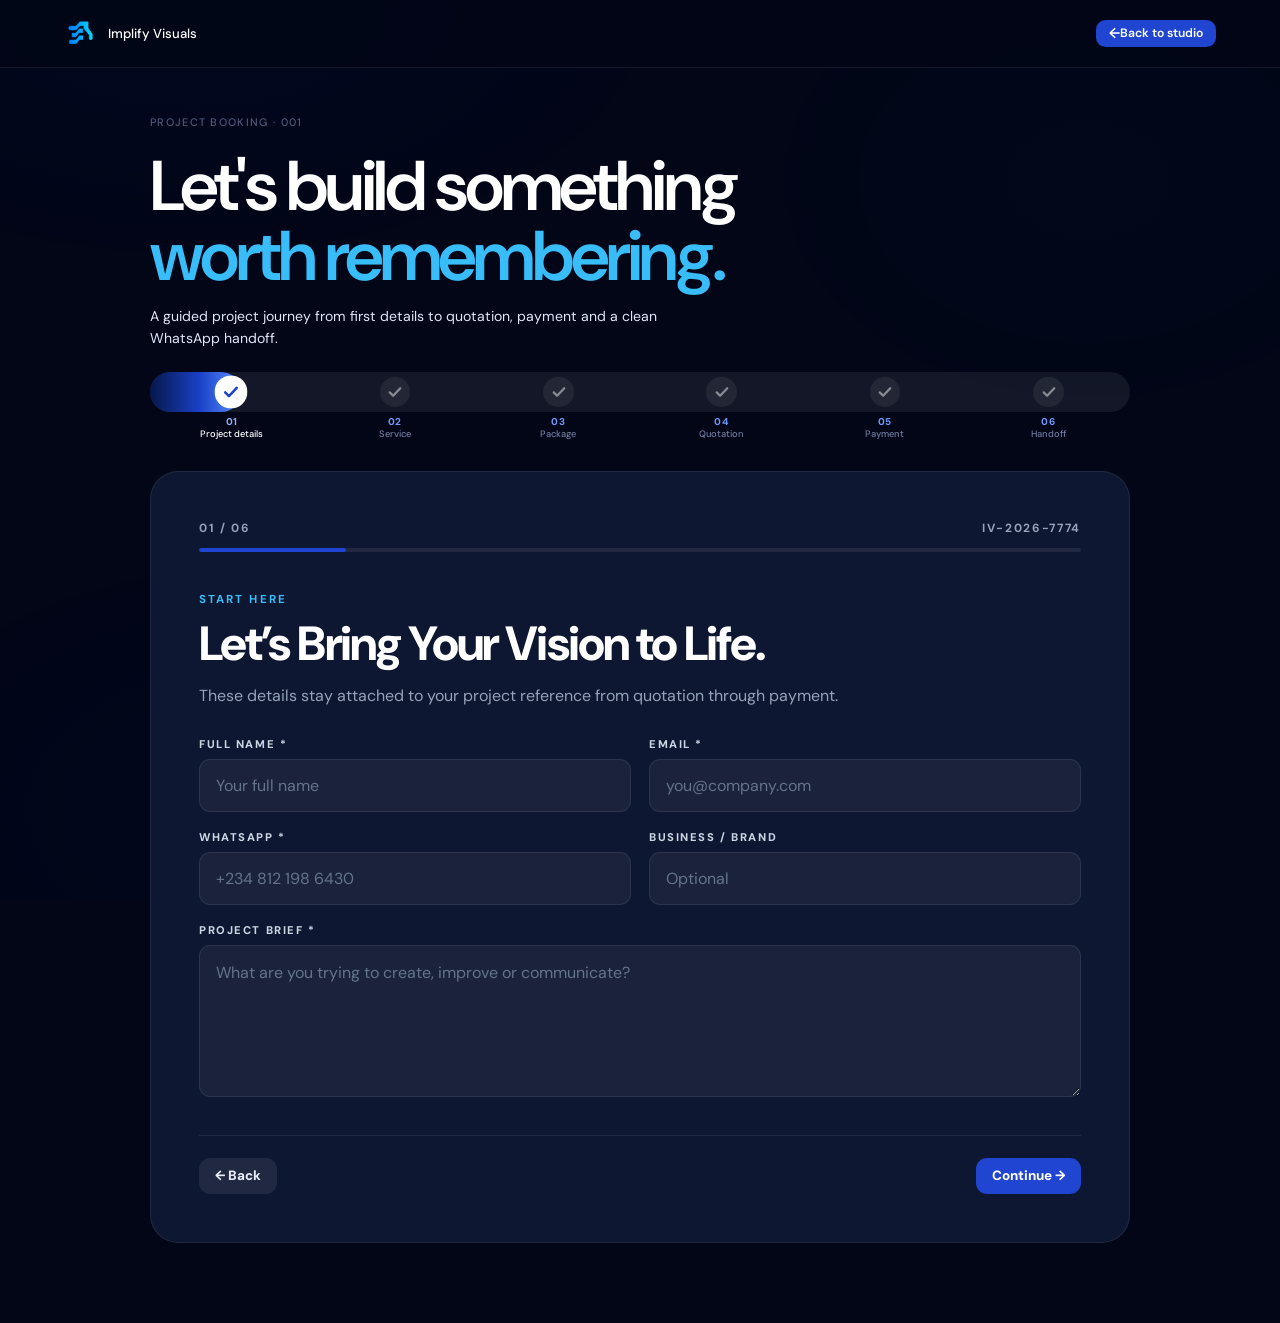
==== booking.html @ c565e14f "Add files via upload" ====
<!DOCTYPE html>
<html lang="en">
<head>
  <meta charset="UTF-8">
  <meta name="viewport" content="width=device-width, initial-scale=1.0">
<script>(function(){var d=document.documentElement;function n(){try{var s=Math.min(screen.width,screen.height),p=matchMedia("(orientation: portrait)").matches;d.style.setProperty("--vh",(innerHeight/100)+"px");if(s<=600&&p){d.style.setProperty("--hair",(1.05/(devicePixelRatio||1))+"px")}else{d.style.removeProperty("--hair")}}catch(e){}}n();addEventListener("resize",n);addEventListener("orientationchange",n)})();</script>
  <meta name="theme-color" content="#03050a">
  <title>Book a Project | Implify Visuals</title>
  <link rel="icon" type="image/png" sizes="any" href="images/favicon.png?v=3">
    <link rel="shortcut icon" href="images/favicon.png?v=3">
    <link rel="apple-touch-icon" href="images/favicon.png?v=3">
    <script>
    /* Favicon auto-refresh: replace images/favicon.png (same name) and it updates within minutes. */
    (function(){var v=Math.floor(Date.now()/600000);document.querySelectorAll('link[rel*="icon"]').forEach(function(l){l.href='images/favicon.png?v='+v})})();
    </script>
  <link rel="preconnect" href="https://fonts.googleapis.com">
  <link rel="preconnect" href="https://fonts.gstatic.com" crossorigin>
  <link href="https://fonts.googleapis.com/css2?family=Anton&family=Inter+Tight:wght@300;400;500;600;700&family=DM+Sans:opsz,wght@9..40,300;9..40,400;9..40,500;9..40,600;9..40,700&display=swap" rel="stylesheet">
  <link rel="stylesheet" href="booking.css?v=37">
<link rel="stylesheet" href="cursor.css?v=20">
<link rel="stylesheet" href="calm.css?v=14">
</head>
<body>
  <div class="booking-orbit orbit-a"></div>
  <div class="booking-orbit orbit-b"></div>

  <header class="booking-nav">
    <a class="booking-brand" href="index.html" aria-label="Back to Implify Visuals home">
      <img src="images/logo.png" alt="" width="38" height="38">
      <span>Implify Visuals</span>
    </a>
    <a class="back-link" href="index.html" aria-label="Back to studio"><span class="bl-ic">←</span><span class="bl-tx"> Back to studio</span></a>
  </header>

  <main class="booking-shell">
    <aside class="journey-panel">
      <div class="eyebrow">PROJECT BOOKING · 001</div>
      <h1>Let's build something <span>worth remembering.</span></h1>
      <p class="journey-intro">A guided project journey from first details to quotation, payment and a clean WhatsApp handoff.</p>
      <div class="journey-steps" id="journeySteps">
        <div class="journey-step active"><i class="jn"></i><b>01</b><span>Project details</span></div>
        <div class="journey-step"><i class="jn"></i><b>02</b><span>Service</span></div>
        <div class="journey-step"><i class="jn"></i><b>03</b><span>Package</span></div>
        <div class="journey-step"><i class="jn"></i><b>04</b><span>Quotation</span></div>
        <div class="journey-step"><i class="jn"></i><b>05</b><span>Payment</span></div>
        <div class="journey-step"><i class="jn"></i><b>06</b><span>Handoff</span></div>
      </div>
      <div class="journey-note">
        <span class="note-dot"></span>
        <div><strong>Built for clarity.</strong><br>Nothing is marked paid until the payment route verifies it.</div>
      </div>
    </aside>

    <section class="booking-panel" aria-live="polite">
      <div class="topline"><span id="stepCounter">01 / 06</span><span id="projectRef">Draft reference</span></div>
      <div class="progress-track"><span id="progressBar"></span></div>

      <form id="bookingForm" novalidate>
        <section class="booking-step active" data-step="1">
          <div class="step-kicker">START HERE</div>
          <h2>Let’s Bring Your Vision to Life.</h2>
          <p class="step-copy">These details stay attached to your project reference from quotation through payment.</p>
          <div class="field-grid two">
            <label class="field"><span>FULL NAME *</span><input id="clientName" autocomplete="name" required placeholder="Your full name"></label>
            <label class="field"><span>EMAIL *</span><input id="clientEmail" type="email" autocomplete="email" required placeholder="you@company.com"></label>
          </div>
          <div class="field-grid two">
            <label class="field"><span>WHATSAPP *</span><input id="clientWhatsapp" type="tel" autocomplete="tel" required placeholder="+234 812 198 6430"></label>
            <label class="field"><span>BUSINESS / BRAND</span><input id="business" autocomplete="organization" placeholder="Optional"></label>
          </div>
          <label class="field"><span>PROJECT BRIEF *</span><textarea id="brief" rows="5" required placeholder="What are you trying to create, improve or communicate?"></textarea></label>
        </section>

        <section class="booking-step" data-step="2">
          <div class="step-kicker">CHOOSE THE WORK</div>
          <h2>What should Implify Visuals build?</h2>
          <p class="step-copy">Choose a defined service to receive the matching package options.</p>
          <div class="choice-list" id="serviceChoices">
            <button type="button" class="choice" data-service="Brand Identity Design"><span class="choice-index">01</span><span><strong>Brand Identity Design</strong><small>Build a distinct visual identity system.</small></span><i>→</i></button>
            <button type="button" class="choice" data-service="Motion Graphics"><span class="choice-index">02</span><span><strong>Motion Graphics</strong><small>Bring a product, story or brand to motion.</small></span><i>→</i></button>
            <button type="button" class="choice" data-service="Social Media Design"><span class="choice-index">03</span><span><strong>Social Media Design</strong><small>Create consistent social communication pieces.</small></span><i>→</i></button>
            <button type="button" class="choice" data-service="UI/UX Interface Design"><span class="choice-index">04</span><span><strong>UI/UX Interface Design</strong><small>Shape clear digital interface experiences.</small></span><i>→</i></button>
            <button type="button" class="choice" data-service="Church Flyer Design"><span class="choice-index">05</span><span><strong>Church Flyer Design</strong><small>Clear, striking flyers for church programs and events.</small></span><i>→</i></button>
            <button type="button" class="choice" data-service="Custom Project"><span class="choice-index">06</span><span><strong>Custom Project</strong><small>For a project that needs a tailored quotation.</small></span><i>→</i></button>
          </div>
        </section>

        <section class="booking-step" data-step="3">
          <div class="step-kicker">PACKAGE & SCOPE</div>
          <h2>Choose the scope that fits the project.</h2>
          <p class="step-copy" id="packageHint">Select a package below.</p>
          <div class="package-grid" id="packageChoices"></div>
          <div class="currency-row">
            <div><span class="mini-label">BILLING CURRENCY</span><p>NGN is automated through Paystack. USD uses fixed studio pricing.</p></div>
            <div class="currency-switch" role="group" aria-label="Currency">
              <button type="button" data-currency="NGN" class="currency active">₦ NGN</button>
              <button type="button" data-currency="USD" class="currency">$ USD</button>
              
            </div>
          </div>
          <div class="amount-confirm" id="amountConfirm" hidden>
            <div class="amount-confirm-head"><div><span class="mini-label">CONFIRM EXACT PROJECT AMOUNT</span><p>Type the exact amount shown for your selected package. This is a confirmation check, not an amount you can choose.</p></div><span class="amount-lock">REQUIRED</span></div>
            <label class="amount-field"><span>ENTER EXACT AMOUNT</span><div class="amount-input-wrap"><span id="amountPrefix">₦</span><input id="amountInput" inputmode="numeric" autocomplete="off" placeholder="0" aria-describedby="amountError"></div></label>
            <div class="amount-feedback" id="amountFeedback" aria-live="polite"></div>
          </div>
          <div class="custom-note" id="customNote" hidden>Custom projects are handled as a manual quotation. Continue to create the project brief; payment will not be initiated automatically.</div>
        </section>

        <section class="booking-step" data-step="4">
          <div class="step-kicker">PROJECT QUOTATION</div>
          <h2>Your project, clearly mapped.</h2>
          <p class="step-copy">Review the scope before continuing to payment.</p>
          <div class="quote-card" id="quoteCard"></div>
          <div class="quote-terms"><strong>Project terms</strong><span>Payment is required before project work begins. Turnaround starts after payment confirmation. Revisions remain within the agreed project scope.</span></div>
        </section>

        <section class="booking-step" data-step="5">
          <div class="step-kicker">PAYMENT</div>
          <h2 id="paymentTitle">Secure your project slot.</h2>
          <p class="step-copy" id="paymentCopy">Pay securely with Paystack. Your invoice is sent to your WhatsApp automatically.</p>
          <div class="payment-card" id="paymentCard"></div>
          <div class="payment-status" id="paymentStatus" hidden></div>
        </section>

        <section class="booking-step" data-step="6">
          <div class="step-kicker">HANDOFF</div>
          <h2>Everything is ready for the conversation.</h2>
          <p class="step-copy">Your project reference and booking details are prepared for WhatsApp. Review them before sending.</p>
          <div class="handoff-card" id="handoffCard"></div>
          <div class="handoff-actions">
            <button type="button" class="secondary-action" id="copyMessage">Copy message</button>
            <a class="primary-action" id="whatsappLink" href="#" target="_blank" rel="noopener">Open WhatsApp →</a>
          </div>
          <div class="invoice-card" id="invoiceCard"></div>
        </section>

        <div class="form-actions">
          <button type="button" class="secondary-action" id="backBtn" hidden>← Back</button>
          <button type="button" class="primary-action" id="nextBtn">Continue →</button>
        </div>
      </form>
    </section>
  </main>


  <div class="invoice-modal" id="invoiceModal" hidden aria-hidden="true">
    <div class="invoice-backdrop" data-close-invoice></div>
    <section class="invoice-document" role="dialog" aria-modal="true" aria-labelledby="invoiceTitle">
      <button class="invoice-close" type="button" id="closeInvoice" aria-label="Close invoice">×</button>
      <div class="inv-doc"><div class="inv-white">
      <header class="inv-top">
        <div class="inv-logo"><img src="images/logo.png" alt="Implify Visuals"><strong>Implify Visuals</strong></div>
        <div class="inv-blue"><div class="inv-meta"><span class="inv-ref" id="invoiceRef"></span><div class="inv-dates"><span>ISSUED:<b id="invoiceDate"></b></span><span>DUE:<b id="invoiceDue"></b></span></div></div><strong id="invoiceTitle">INVOICE</strong></div>
      </header>
      <div class="invoice-client-block"><span>INVOICE TO:</span><strong id="invoiceClient"></strong><small id="invoiceContact"></small></div>
      <div class="invoice-table-wrap"><table class="invoice-document-table"><thead><tr><th>Description</th><th>Package</th><th>Qty</th><th>Price</th><th>Subtotal</th></tr></thead><tbody id="invoiceLines"></tbody></table></div>
      <div class="invoice-bottom"><div class="invoice-notes"><span>PROJECT NOTES</span><p id="invoiceNotes"></p></div></div>
      <div class="inv-band first"><span>SUBTOTAL:</span><span id="invoiceSubtotal"></span></div>
      <div class="inv-band light"><span>DISCOUNT:</span><span>—</span></div>
      <div class="inv-band"><span id="invoiceStatusLabel">TOTAL DUE:</span><span id="invoiceTotal"></span></div>
      <footer class="invoice-doc-footer"><div class="inv-pill">Payment is required before project work begins.<b id="invoiceCurrencyNote"></b></div><div class="inv-sign"><i>Authorized Signed</i></div></footer>
      </div></div>
      <div class="invoice-modal-actions"><button type="button" class="secondary-action" id="printInvoiceModal">Download / Save PDF</button><button type="button" class="primary-action" id="shareInvoiceModal">Share Invoice</button></div>
    </section>
  </div>

  <div class="toast" id="toast" role="status"></div>
  <script src="booking.js?v=25" defer></script>
<script src="cursor.js?v=20" defer></script>
<script>(function(){function m(){try{var d=document.documentElement;if(!matchMedia("(max-width: 600px)").matches){d.style.removeProperty("--tf");return}var box=document.createElement("div");box.style.cssText="position:static;height:0;overflow:hidden;opacity:0;pointer-events:none;width:300px;line-height:1;font-family:Arial,Helvetica,sans-serif";box.innerHTML='<p style="margin:0;font-size:100px">The quick brown fox jumps over the lazy dog and keeps running across the open field while the sun goes down behind the hills and the evening grows quiet <span>mmmmmmmmmm</span> and more words follow so this block is long enough to count</p>';document.body.insertBefore(box,document.body.firstChild);var sp=box.querySelector("span"),comp=parseFloat(getComputedStyle(sp).fontSize),w=sp.getBoundingClientRect().width;var c=document.createElement("canvas").getContext("2d");c.font="100px Arial, Helvetica, sans-serif";var r=c.measureText("mmmmmmmmmm").width;document.body.removeChild(box);var f=Math.max(comp/100,r>0?w/r:1);d.setAttribute("data-f",f.toFixed(3));var ua=navigator.userAgent,inApp=/Instagram|FBAN|FBAV|FB_IAB|Line\/|Twitter|Snapchat|MicroMessenger|TikTok|; wv\)/i.test(ua),cr=/Chrome\/\d/.test(ua)&&!inApp&&/Mobile|Android/.test(ua);d.classList.toggle("is-chrome",cr);if(f>1.04&&f<1.8){d.style.setProperty("--tf",(1/f).toFixed(4))}else if(cr){d.style.setProperty("--tf","0.9")}else{d.style.removeProperty("--tf")}}catch(x){}}function go(){m();setTimeout(m,800);setTimeout(m,2500)}if(document.readyState==="loading")addEventListener("DOMContentLoaded",go);else go();addEventListener("load",go);addEventListener("orientationchange",function(){setTimeout(m,400)})})();</script>
</body>
</html>
---- booking.css ----
/* ===== Implify Visuals · Booking (v17) — cobalt, flat, premium ===== */
:root{--bg:#020617;--cobalt:#0055ff;--cobalt-2:#0a3cff;--sky:#38bdf8;--line:rgba(96,165,250,.16);--muted:#94a3b8;--text:#fff;--card:rgba(15,23,42,.62)}
*{box-sizing:border-box}html{scroll-behavior:smooth;-webkit-text-size-adjust:100%}
body{margin:0;min-height:calc(100 * var(--vh,1vh));color:var(--text);overflow-x:hidden;font-family:"DM Sans",system-ui,sans-serif;background:var(--bg)}
body::before{content:"";position:fixed;inset:0;z-index:-1;pointer-events:none;background:radial-gradient(ellipse 56.25rem 31.25rem at 15% 0%,rgba(31,63,214,.28),transparent 55%),radial-gradient(ellipse 43.75rem 31.25rem at 85% 20%,rgba(63,208,255,.10),transparent 55%),radial-gradient(ellipse 50rem 31.25rem at 20% 90%,rgba(31,63,214,.18),transparent 55%)}
.booking-orbit{display:none!important}
button,input,textarea{font-family:inherit}

/* top bar */
.booking-nav{height:4.25rem;display:flex;align-items:center;justify-content:space-between;padding:0 clamp(1.125rem,calc(5 * var(--vw,1vw)),4.5rem);background:rgba(2,6,23,.85);border-bottom:var(--hair,1px) solid var(--line);position:sticky;top:0;z-index:10;-webkit-backdrop-filter:blur(0.75rem);backdrop-filter:blur(0.75rem)}
.booking-brand{display:flex;align-items:center;gap:0.625rem;color:#fff;text-decoration:none;font-weight:700;font-size:calc((1.02rem) * var(--tf,1))}
.booking-brand img{width:2.25rem;height:2.25rem;object-fit:contain}
.back-link{color:#fff;text-decoration:none;font-size:calc((.82rem) * var(--tf,1));font-weight:700;padding:0.5625rem 1rem;border-radius:62.4375rem;background:var(--cobalt)}

/* layout: hero header on top, one clean panel below */
.booking-shell{width:min(61.25rem,92%);margin:2.125rem auto 5rem;display:flex;flex-direction:column;gap:1.375rem}
.journey-panel{position:relative;padding:0.5rem 0 0;background:none;border:0;box-shadow:none;overflow:visible}
.journey-panel:after{display:none}
.eyebrow,.step-kicker,.mini-label{font-size:calc((.72rem) * var(--tf,1));letter-spacing:.2em;color:var(--sky);font-weight:800}
.journey-panel .eyebrow{display:inline-block;padding:0.5rem 1rem;border-radius:62.4375rem;background:var(--cobalt);color:#fff}
.journey-panel h1{margin:1.25rem 0 0.875rem;font-size:calc((clamp(2.4rem,calc(7 * var(--vw,1vw)),4.4rem)) * var(--tf,1));line-height:1;font-weight:800;letter-spacing:-.045em;color:#fff}
.journey-panel h1 span{display:block;color:var(--sky);background:none;-webkit-text-fill-color:currentColor}
.journey-intro{color:var(--muted);line-height:1.7;font-size:calc((1rem) * var(--tf,1));max-width:35rem;margin:0}
.journey-steps{display:grid;grid-template-columns:repeat(6,1fr);gap:0.5rem;margin:1.75rem 0 0}
.journey-step{display:flex;flex-direction:column;gap:0.25rem;padding:0.75rem 0.75rem;border:var(--hair,1px) solid var(--line);border-radius:1rem;background:var(--card);color:#64748b;font-size:calc((.76rem) * var(--tf,1));font-weight:600;transition:.25s}
.journey-step b{font-size:calc((.78rem) * var(--tf,1));letter-spacing:.06em;color:#64748b;font-weight:800}
.journey-step.active{background:var(--cobalt);border-color:var(--cobalt);color:#fff}
.journey-step.active b{color:#fff}
.journey-note{display:none}

.booking-panel{padding:clamp(1.375rem,calc(4 * var(--vw,1vw)),3rem);border-radius:1.75rem;border:var(--hair,1px) solid var(--line);background:var(--card);box-shadow:none}
.topline{display:flex;justify-content:space-between;color:var(--muted);font-size:calc((.74rem) * var(--tf,1));letter-spacing:.14em;text-transform:uppercase;font-weight:700;margin-bottom:0.75rem}
.progress-track{height:0.375rem;border-radius:6.1875rem;background:rgba(96,165,250,.14);margin-bottom:2.5rem;overflow:hidden}
.progress-track span{display:block;height:100%;width:16.666%;background:var(--cobalt);border-radius:6.1875rem;transition:.35s}
.booking-step{display:none;animation:stepIn .35s ease}.booking-step.active{display:block}
@keyframes stepIn{from{opacity:0;transform:translateY(0.5625rem)}to{opacity:1;transform:none}}
.booking-step h2{font-size:calc((clamp(1.9rem,calc(4.6 * var(--vw,1vw)),3rem)) * var(--tf,1));line-height:1.05;font-weight:800;letter-spacing:-.04em;max-width:48.75rem;margin:0.75rem 0 0.75rem;color:#fff}
.step-copy{max-width:40rem;color:var(--muted);line-height:1.7;margin:0 0 1.75rem;font-size:calc((1rem) * var(--tf,1))}

/* fields */
.field-grid{display:grid;gap:0.875rem;margin-bottom:0.875rem}.field-grid.two{grid-template-columns:1fr 1fr}
.field{display:flex;flex-direction:column;gap:0.5rem}
.field span{font-size:calc((.7rem) * var(--tf,1));letter-spacing:.14em;color:#cbd5e1;font-weight:800}
.field input,.field textarea{width:100%;border:var(--hair,1px) solid var(--line);background:rgba(2,6,23,.6);color:#fff;border-radius:0.875rem;padding:0.9375rem 1rem;font-size:calc((1rem) * var(--tf,1));outline:none;resize:vertical;transition:.2s}
.field input:focus,.field textarea:focus{border-color:var(--cobalt);box-shadow:0 0 0 0.1875rem rgba(0,85,255,.25)}
.field input::placeholder,.field textarea::placeholder{color:#64748b}

/* service choices */
.choice-list{display:grid;gap:0.625rem}
.choice{appearance:none;border:var(--hair,1px) solid var(--line);border-radius:1.125rem;background:rgba(2,6,23,.5);color:#fff;text-align:left;padding:1.125rem;display:grid;grid-template-columns:2.875rem 1fr 1.5rem;align-items:center;gap:0.75rem;cursor:pointer;transition:.2s}
.choice:hover{border-color:var(--cobalt)}
.choice.selected{background:var(--cobalt);border-color:var(--cobalt)}
.choice-index{color:var(--sky);font-size:calc((.8rem) * var(--tf,1));font-weight:800;letter-spacing:.08em}
.choice.selected .choice-index,.choice.selected small,.choice.selected i{color:#fff}
.choice strong{display:block;font-size:calc((1.08rem) * var(--tf,1));font-weight:700}
.choice small{display:block;color:var(--muted);margin-top:0.25rem;font-size:calc((.84rem) * var(--tf,1))}
.choice i{font-style:normal;color:var(--sky);font-weight:800}

/* packages */
.package-grid{display:grid;grid-template-columns:repeat(3,1fr);gap:0.75rem}
.package{padding:1.375rem;border:var(--hair,1px) solid var(--line);background:rgba(2,6,23,.5);border-radius:1.25rem;color:#fff;text-align:left;cursor:pointer;min-height:10.625rem;transition:.2s}
.package:hover{border-color:var(--cobalt)}
.package.selected{background:var(--cobalt);border-color:var(--cobalt)}
.package .package-name{font-size:calc((1.08rem) * var(--tf,1));font-weight:800}
.package .package-price{font-size:calc((1.65rem) * var(--tf,1));font-weight:800;margin-top:1.75rem;letter-spacing:-.02em}
.package small{color:var(--muted);display:block;margin-top:0.4375rem;line-height:1.5;font-size:calc((.84rem) * var(--tf,1))}
.package.selected small{color:#e0eaff}
.currency-row{margin-top:1.75rem;padding-top:1.5rem;border-top:var(--hair,1px) solid var(--line);display:flex;align-items:center;justify-content:space-between;gap:1.25rem}
.currency-row p{margin:0.375rem 0 0;color:var(--muted);font-size:calc((.84rem) * var(--tf,1));line-height:1.5}
.currency-switch{display:flex;gap:0.25rem;background:rgba(2,6,23,.7);padding:0.25rem;border:var(--hair,1px) solid var(--line);border-radius:62.4375rem}
.currency{border:0;background:transparent;color:#cbd5e1;padding:0.625rem 1.125rem;border-radius:62.4375rem;cursor:pointer;font-weight:800;font-size:calc((.85rem) * var(--tf,1))}
.currency.active{background:var(--cobalt);color:#fff}
.amount-confirm{margin-top:1.25rem;padding:1.25rem;border:var(--hair,1px) solid var(--line);background:rgba(2,6,23,.5);border-radius:1.125rem}
.amount-confirm-head{display:flex;justify-content:space-between;gap:1.125rem;align-items:flex-start}
.amount-confirm-head p{margin:0.375rem 0 0;color:var(--muted);font-size:calc((.82rem) * var(--tf,1));line-height:1.6;max-width:38.75rem}
.amount-lock{font-size:calc((.66rem) * var(--tf,1));letter-spacing:.12em;color:#fff;background:var(--cobalt);padding:0.3125rem 0.625rem;border-radius:62.4375rem;white-space:nowrap;font-weight:800}
.amount-field{display:block;margin-top:1.125rem}
.amount-field>span{display:block;font-size:calc((.68rem) * var(--tf,1));letter-spacing:.12em;color:#cbd5e1;font-weight:800;margin-bottom:0.5rem}
.amount-input-wrap{display:flex;align-items:center;border:var(--hair,1px) solid var(--line);background:rgba(2,6,23,.7);border-radius:0.875rem;overflow:hidden;transition:.2s}
.amount-input-wrap>span{padding-left:1rem;color:#cbd5e1;font-weight:800}
.amount-input-wrap input{width:100%;border:0;background:transparent;color:#fff;padding:0.9375rem 0.875rem;font-size:calc((1.05rem) * var(--tf,1));font-weight:700;outline:0}
.amount-input-wrap:focus-within{border-color:var(--cobalt);box-shadow:0 0 0 0.1875rem rgba(0,85,255,.25)}
.amount-input-wrap input.invalid{color:#ff8b8b}
.amount-input-wrap:has(input.invalid){border-color:rgba(255,76,76,.75)}
.amount-input-wrap:has(input.valid){border-color:rgba(55,220,164,.7)}
.amount-feedback{margin-top:0.5625rem;font-size:calc((.8rem) * var(--tf,1));line-height:1.5}.amount-feedback.error{color:#ff8b8b}.amount-feedback.success{color:#67e0b2}
.custom-note{margin-top:1rem;padding:0.875rem 1rem;border-radius:0.875rem;background:rgba(0,85,255,.16);color:#dbeafe;font-size:calc((.86rem) * var(--tf,1));line-height:1.6}

/* quotation (page 4) */
.quote-card,.payment-card,.handoff-card,.invoice-card{border:var(--hair,1px) solid var(--line);background:rgba(2,6,23,.5);border-radius:1.375rem}
.quote-card{padding:0;overflow:hidden}
.quote-head{display:flex;justify-content:space-between;align-items:center;gap:1rem;padding:1.375rem 1.5rem;background:var(--cobalt)}
.quote-head .eyebrow{display:block;color:#dbeafe;padding:0;background:none;letter-spacing:.2em}
.quote-head strong{display:block;margin-top:0.375rem;font-size:calc((1.25rem) * var(--tf,1));font-weight:800;color:#fff;letter-spacing:-.01em}
.quote-ref{background:#fff;color:#0b1020;font-weight:800;font-size:calc((.78rem) * var(--tf,1));padding:0.5rem 0.875rem;border-radius:62.4375rem;white-space:nowrap}
.quote-client{display:grid;grid-template-columns:1fr 1fr;gap:1.25rem;padding:1.5rem;border-bottom:var(--hair,1px) solid var(--line)}
.quote-client>div{display:flex;flex-direction:column;gap:0.375rem;min-width:0}
.quote-client span{font-size:calc((.68rem) * var(--tf,1));letter-spacing:.16em;font-weight:800;color:var(--sky)}
.quote-client strong{font-size:calc((1.2rem) * var(--tf,1));font-weight:800;color:#fff;line-height:1.25}
.quote-client small{font-size:calc((.86rem) * var(--tf,1));color:var(--muted);line-height:1.5;word-break:break-word}
.quote-table{width:100%;border-collapse:collapse;table-layout:fixed}
.quote-table th,.quote-table td{text-align:left;padding:1rem 1.5rem;font-size:calc((.92rem) * var(--tf,1));color:#fff;vertical-align:top}
.quote-table th{color:var(--sky);font-size:calc((.68rem) * var(--tf,1));letter-spacing:.14em;text-transform:uppercase;font-weight:800;border-bottom:var(--hair,1px) solid var(--line)}
.quote-table td{font-weight:600;border-bottom:var(--hair,1px) solid var(--line)}
.quote-table th:last-child,.quote-table td:last-child,.quote-table th:nth-child(4),.quote-table td:nth-child(4){text-align:right}
.quote-table th:nth-child(3),.quote-table td:nth-child(3){text-align:center;width:3.25rem}
.quote-total{display:flex;justify-content:space-between;align-items:center;padding:1.375rem 1.5rem;gap:1.25rem}
.quote-total span{color:var(--muted);font-weight:800;letter-spacing:.14em;font-size:calc((.76rem) * var(--tf,1));text-transform:uppercase}
.quote-total strong{font-size:calc((clamp(1.8rem,calc(6 * var(--vw,1vw)),2.4rem)) * var(--tf,1));font-weight:800;letter-spacing:-.03em;color:#fff}
.quote-terms{display:grid;gap:0.375rem;margin-top:1rem;padding:1rem 1.125rem;border-radius:1rem;background:rgba(0,85,255,.12);color:#cbd5e1;font-size:calc((.84rem) * var(--tf,1));line-height:1.65}
.quote-terms strong{color:#fff;font-weight:800}

/* payment + handoff */
.payment-card{padding:1.375rem;display:grid;gap:0.875rem}
.payment-method{display:flex;justify-content:space-between;align-items:center;gap:0.875rem;padding:1rem;border:var(--hair,1px) solid var(--line);border-radius:1rem;background:rgba(2,6,23,.5)}
.payment-method strong{font-size:calc((1rem) * var(--tf,1));font-weight:800;display:block;color:#fff}
.payment-method div span{display:block;color:var(--muted);font-size:calc((.82rem) * var(--tf,1));line-height:1.5;margin-top:0.25rem}
.payment-method>span{color:#fff;background:var(--cobalt);padding:0.375rem 0.75rem;border-radius:62.4375rem;font-size:calc((.66rem) * var(--tf,1));letter-spacing:.14em;font-weight:800}
.payment-status{margin-top:0.875rem;padding:0.9375rem 1rem;border-radius:0.875rem;background:rgba(0,85,255,.16);color:#dbeafe;font-size:calc((.86rem) * var(--tf,1));line-height:1.6}
.handoff-card{padding:1.375rem;line-height:1.8;color:#e2e8f0;font-size:calc((.9rem) * var(--tf,1));white-space:pre-wrap}
.handoff-actions{display:flex;gap:0.625rem;margin-top:0.875rem;flex-wrap:wrap}
.primary-action,.secondary-action{border:0;border-radius:62.4375rem;padding:0.875rem 1.375rem;font-weight:800;font-size:calc((.9rem) * var(--tf,1));cursor:pointer;text-decoration:none;display:inline-block;text-align:center}
.primary-action{background:var(--cobalt);color:#fff}
.primary-action:hover{background:#1a66ff}
.primary-action:disabled{opacity:.6}
.secondary-action{background:transparent;border:calc(1.5 * var(--hair,1px)) solid var(--cobalt);color:#fff}
.secondary-action:hover{background:rgba(0,85,255,.18)}
.invoice-card{margin-top:1rem;padding:1.375rem}
.invoice-head{display:flex;justify-content:space-between;gap:0.9375rem;border-bottom:var(--hair,1px) solid var(--line);padding-bottom:1rem}
.invoice-head h3{font-size:calc((1.2rem) * var(--tf,1));font-weight:800;margin:0}
.invoice-head span{font-size:calc((.7rem) * var(--tf,1));color:var(--sky);letter-spacing:.12em;font-weight:800}
.invoice-row{display:flex;justify-content:space-between;gap:0.875rem;padding:0.6875rem 0;border-bottom:var(--hair,1px) solid var(--line);font-size:calc((.88rem) * var(--tf,1))}
.invoice-row span:first-child{color:var(--muted)}.invoice-row strong{text-align:right}
.invoice-total{display:flex;justify-content:space-between;padding-top:1rem;font-weight:800;font-size:calc((1.1rem) * var(--tf,1))}
.invoice-actions{display:flex;gap:0.5rem;margin-top:1rem;flex-wrap:wrap}
.invoice-actions .secondary-action{flex:1;padding:0.75rem 0.875rem;font-size:calc((.82rem) * var(--tf,1))}
.form-actions{display:flex;justify-content:space-between;gap:0.625rem;margin-top:2.375rem;padding-top:1.375rem;border-top:var(--hair,1px) solid var(--line)}
.form-actions #nextBtn{margin-left:auto}
.toast{position:fixed;right:1.25rem;bottom:1.25rem;max-width:23.75rem;padding:0.8125rem 1rem;background:var(--cobalt);color:#fff;font-weight:700;border-radius:0.875rem;opacity:0;transform:translateY(0.75rem);pointer-events:none;transition:.25s;z-index:300;font-size:calc((.85rem) * var(--tf,1))}
.toast.show{opacity:1;transform:none}

@media(max-width:800px){.journey-steps{grid-template-columns:repeat(3,1fr)}}
@media(max-width:650px){
 .booking-shell{width:94%;margin:1.375rem auto 2.5rem}
 .booking-panel{border-radius:1.375rem;padding:1.375rem 1.125rem}
 .field-grid.two,.package-grid,.quote-client{grid-template-columns:1fr}
 .currency-row{align-items:flex-start;flex-direction:column}.currency-switch{width:100%}.currency{flex:1}
 .quote-head{flex-direction:column;align-items:flex-start}
 .quote-table th:nth-child(2),.quote-table td:nth-child(2),.quote-table th:nth-child(4),.quote-table td:nth-child(4){display:none}
 .quote-table th,.quote-table td{padding:0.875rem 1rem}
 .quote-client,.quote-total,.quote-head{padding-left:1.125rem;padding-right:1.125rem}
 .primary-action,.secondary-action{flex:1}
 .booking-step h2{font-size:calc((2rem) * var(--tf,1))}
}
@media(prefers-reduced-motion:reduce){*{scroll-behavior:auto!important;animation:none!important;transition:none!important}}
body.modal-open{overflow:hidden}
.invoice-modal{position:fixed;inset:0;z-index:100;background:rgba(2,6,23,.88);display:block;padding:4.75rem 0.875rem 1.875rem;overflow:auto}
.invoice-modal[hidden]{display:none}
.invoice-backdrop{position:fixed;inset:0;-webkit-backdrop-filter:blur(0.75rem);backdrop-filter:blur(0.75rem)}
.invoice-document{position:relative;margin:0 auto;z-index:1}
/* ===== v15 INVOICE: exact A4 poster layout, scales with screen ===== */
.invoice-document{width:min(49.625rem,100%)!important;max-height:none!important;padding:0!important;background:transparent!important;border-radius:0!important;box-shadow:none!important;overflow:visible!important}
.invoice-modal{align-items:start;overflow:auto}
.invoice-accent{display:none}
.invoice-close{position:absolute;right:0.5rem;top:-2.75rem;background:#fff;z-index:5}
.inv-doc{container-type:inline-size;width:100%;aspect-ratio:1623/2296;background:#005fff;position:relative;overflow:hidden;color:#000;font-family:"DM Sans",sans-serif}
.inv-white{position:absolute;left:calc(5.4 * var(--u,0.4375rem));right:calc(5.4 * var(--u,0.4375rem));top:calc(7.3 * var(--u,0.4375rem));bottom:calc(6.2 * var(--u,0.4375rem));background:#fff;display:flex;flex-direction:column}
.inv-top{display:grid;grid-template-columns:31% 1fr;height:calc(26.6 * var(--u,0.4375rem));margin-right:calc(-5.4 * var(--u,0.4375rem))}
.inv-logo{display:flex;flex-direction:column;align-items:center;justify-content:center;gap:calc(1.6 * var(--u,0.4375rem))}
.inv-logo img{width:calc(13 * var(--u,0.4375rem));height:calc(13 * var(--u,0.4375rem));object-fit:contain;background:none!important;border:0;border-radius:0}
.inv-logo strong{font:500 calc(2.2 * var(--u,0.4375rem)) "DM Sans",sans-serif}
.inv-blue{background:#005fff;border-bottom-left-radius:calc(9 * var(--u,0.4375rem));padding:calc(1.2 * var(--u,0.4375rem)) calc(6 * var(--u,0.4375rem)) 0 calc(4 * var(--u,0.4375rem));color:#fff;position:relative;left:0;margin-top:calc(-7.3 * var(--u,0.4375rem));padding-top:calc(3 * var(--u,0.4375rem))}
.inv-meta{display:flex;align-items:center;gap:calc(4 * var(--u,0.4375rem));margin-top:calc(.4 * var(--u,0.4375rem))}
.inv-ref{background:#fff;color:#111;font:700 calc(3.6 * var(--u,0.4375rem)) "DM Sans",sans-serif;padding:calc(1.6 * var(--u,0.4375rem)) calc(3.2 * var(--u,0.4375rem));border-radius:calc(2.2 * var(--u,0.4375rem));white-space:nowrap}
.inv-dates span{display:block;font-size:calc((calc(1.9 * var(--u,0.4375rem))) * var(--tf,1));line-height:1.6;color:#fff}
.inv-dates b{font-weight:500;margin-left:calc(1.2 * var(--u,0.4375rem))}
#invoiceTitle{display:block;margin-top:calc(2 * var(--u,0.4375rem));font:800 calc(11.5 * var(--u,0.4375rem))/1 "DM Sans",sans-serif;letter-spacing:-.02em;text-align:left;background:linear-gradient(#fff,#bfc4cc);-webkit-background-clip:text;background-clip:text;color:transparent}
.invoice-client-block{padding:calc(3.5 * var(--u,0.4375rem)) calc(3.6 * var(--u,0.4375rem)) 0!important}
.invoice-client-block span{font:700 calc(2.4 * var(--u,0.4375rem)) "DM Sans",sans-serif!important;letter-spacing:0!important;color:#000!important}
.invoice-client-block strong{font:800 calc(5.6 * var(--u,0.4375rem))/1.1 "DM Sans",sans-serif!important;text-transform:uppercase;letter-spacing:-.02em;margin-top:calc(1 * var(--u,0.4375rem))!important;color:#000}
.invoice-client-block small{font-size:calc((calc(2 * var(--u,0.4375rem))) * var(--tf,1))!important;color:#111!important;margin-top:calc(1.4 * var(--u,0.4375rem))!important}
.invoice-table-wrap{padding:0 calc(3.5 * var(--u,0.4375rem));margin-top:calc(4.5 * var(--u,0.4375rem));overflow:visible}
.invoice-document-table{min-width:0!important;table-layout:fixed;width:100%}
.invoice-document-table th{background:#005fff!important;color:#fff;font:500 calc(2.3 * var(--u,0.4375rem)) "DM Sans",sans-serif;letter-spacing:0;text-transform:none;padding:calc(2.2 * var(--u,0.4375rem)) calc(1.6 * var(--u,0.4375rem));text-align:center}
.invoice-document-table th:first-child,.invoice-document-table td:first-child{text-align:left;width:32%}
.invoice-document-table td{font-size:calc((calc(2 * var(--u,0.4375rem))) * var(--tf,1));padding:calc(3 * var(--u,0.4375rem)) calc(1.6 * var(--u,0.4375rem));border:0;text-align:center;color:#111}
.invoice-document-table td:last-child{font-weight:700}
.invoice-bottom{display:block!important;border:0!important;padding:calc(2 * var(--u,0.4375rem)) calc(3.6 * var(--u,0.4375rem)) 0!important;border-bottom:calc(1 * var(--u,calc(7 * var(--hair,1px)))) solid #555!important;margin:0 calc(-0 * var(--u,0.4375rem));padding-bottom:calc(2 * var(--u,0.4375rem))!important}
.invoice-notes span{font:700 calc(1.7 * var(--u,0.4375rem)) "DM Sans",sans-serif!important;letter-spacing:.05em!important;color:#005fff!important}
.invoice-notes p{font-size:calc((calc(1.8 * var(--u,0.4375rem))) * var(--tf,1))!important;margin:calc(.6 * var(--u,0.4375rem)) 0 0!important;max-width:none!important;color:#333!important}
.invoice-totals{display:none}
.inv-band{display:flex;justify-content:space-between;align-items:center;padding:0 calc(5 * var(--u,0.4375rem)) 0 calc(3.6 * var(--u,0.4375rem));height:calc(7.1 * var(--u,0.4375rem));font:700 calc(2.7 * var(--u,0.4375rem)) "DM Sans",sans-serif;background:#005fff;color:#fff;margin:0 calc(-5.4 * var(--u,0.4375rem))}
.inv-band span:last-child{font-weight:500;font-size:calc((calc(2.3 * var(--u,0.4375rem))) * var(--tf,1))}
.inv-band.light{background:#fff;color:#000}
.inv-band.first{margin-top:auto}
.invoice-doc-footer{display:flex!important;align-items:center;gap:calc(3 * var(--u,0.4375rem));background:#fff;margin:0 calc(-5.4 * var(--u,0.4375rem));padding:calc(2 * var(--u,0.4375rem)) calc(4 * var(--u,0.4375rem))!important;height:calc(14 * var(--u,0.4375rem));flex-direction:row!important}
.inv-foot-logo{display:flex;align-items:center;gap:calc(1.4 * var(--u,0.4375rem));font:700 calc(2.4 * var(--u,0.4375rem)) "DM Sans",sans-serif;color:#000;min-width:calc(24 * var(--u,0.4375rem))}
.inv-foot-logo img{width:calc(7.5 * var(--u,0.4375rem));height:calc(7.5 * var(--u,0.4375rem));object-fit:contain}
.inv-pill{flex:1;background:#767676;color:#fff;border-radius:calc(3 * var(--u,0.4375rem));padding:calc(1.6 * var(--u,0.4375rem)) calc(2.6 * var(--u,0.4375rem));font:600 calc(1.8 * var(--u,0.4375rem))/1.4 "DM Sans",sans-serif;text-align:center}
.inv-pill b{display:block;font:800 calc(2.6 * var(--u,0.4375rem)) "DM Sans",sans-serif;margin-top:calc(.4 * var(--u,0.4375rem))}
.invoice-modal-actions{padding-top:0.875rem!important}
.invoice-modal-actions .secondary-action{background:#fff!important;color:#111!important}


/* ===== invoice fixes: visible close button, one-page A4 fill ===== */
.invoice-close{position:fixed!important;top:0.75rem!important;right:0.875rem!important;width:3rem!important;height:3rem!important;border-radius:50%!important;background:var(--cobalt)!important;color:#fff!important;font-size:calc((1.875rem) * var(--tf,1))!important;line-height:1;font-weight:400;display:grid;place-items:center;z-index:400!important;box-shadow:0 0.375rem 1.25rem rgba(0,0,0,.5);border:calc(2 * var(--hair,1px)) solid #fff!important;cursor:pointer}
.invoice-modal-actions{display:flex;gap:0.625rem;margin-top:1rem;flex-direction:column}
.invoice-modal-actions button{width:100%}
.invoice-modal-actions .secondary-action{background:#fff!important;color:#0b1020!important;border:0!important}
@media(min-width:700px){.invoice-modal-actions{flex-direction:row;justify-content:flex-end}.invoice-modal-actions button{width:auto}}

@page{size:auto;margin:6mm}
@media print{
 html,body{margin:0!important;padding:0!important;background:#005fff!important;height:auto!important;overflow:hidden!important;-webkit-print-color-adjust:exact;print-color-adjust:exact}
 body::before{display:none!important}
 body>*:not(#invoiceModal){display:none!important}
 #invoiceModal{position:static!important;display:block!important;padding:0!important;margin:0!important;background:none!important;overflow:visible!important}
 #invoiceModal[hidden]{display:none!important}
 .invoice-backdrop,.invoice-close,.invoice-modal-actions{display:none!important}
 .invoice-document{position:static!important;width:auto!important;margin:0!important;padding:0!important}
 .inv-doc{position:fixed!important;left:0;top:0;width:calc(100 * var(--vw,1vw))!important;height:calc(100 * var(--vh,1vh))!important;aspect-ratio:auto!important;margin:0!important;overflow:hidden!important;-webkit-print-color-adjust:exact;print-color-adjust:exact;break-inside:avoid;page-break-inside:avoid}
}

/* invoice text stacking + title fit */
.invoice-client-block{display:block}
.invoice-client-block span,.invoice-client-block strong,.invoice-client-block small{display:block!important}
#invoiceTitle{font-size:calc((calc(10 * var(--u,0.4375rem))) * var(--tf,1))!important}
.invoice-notes>span{display:block}

/* ===== v18 PRINT FIX: fixed physical size, fits ONE page on A4 or Letter ===== */
@media print{
 html,body{background:#fff!important;height:auto!important;min-height:0!important;overflow:visible!important}
 body.modal-open{overflow:visible!important}
 #invoiceModal{position:static!important;inset:auto!important;display:block!important;height:auto!important;padding:0!important;margin:0!important;overflow:visible!important;background:none!important}
 #invoiceModal .invoice-document{position:static!important;display:block!important;width:185mm!important;max-width:185mm!important;height:auto!important;margin:0 auto!important;padding:0!important;overflow:visible!important}
 #invoiceModal .inv-doc{position:relative!important;left:auto!important;top:auto!important;width:185mm!important;height:auto!important;aspect-ratio:1623/2296!important;margin:0 auto!important;overflow:hidden!important;break-inside:avoid!important;page-break-inside:avoid!important;page-break-after:avoid!important;break-after:avoid!important}
}

/* ===== v19 universal compatibility: no container-query dependence ===== */
html{-webkit-text-size-adjust:100%;text-size-adjust:100%}
.invoice-modal{top:0;left:0;right:0;bottom:0}
.invoice-backdrop{top:0;left:0;right:0;bottom:0}
.inv-doc{--u:calc(min(49.625rem,calc(100 * var(--vw,1vw)) - 1.75rem) / 100);font-family:"DM Sans",Arial,Helvetica,sans-serif}
@media print{#invoiceModal .inv-doc{--u:1.85mm!important;height:261.7mm!important}}

/* v25 page 2: cobalt rectangular curved buttons everywhere */
.primary-action,.secondary-action,.back-link,.invoice-modal-actions button{background:var(--cobalt)!important;color:#fff!important;border:0!important;border-radius:0.875rem!important;min-height:3rem;display:inline-flex;align-items:center;justify-content:center;line-height:1.25;box-shadow:0 0.375rem 1.125rem rgba(0,85,255,.28)}
.primary-action:hover,.secondary-action:hover,.back-link:hover{background:#1a66ff!important}
.back-link{min-height:0;padding:0.625rem 1rem}
.invoice-modal-actions .secondary-action{background:var(--cobalt)!important;color:#fff!important}
.currency-switch{border-radius:0.875rem}.currency{border-radius:0.6875rem}
.invoice-actions .secondary-action{padding:0.75rem 0.625rem}
.invoice-close{border-radius:0.875rem!important}

/* v27 consistent form spacing */
.booking-step>.field{margin-bottom:1.125rem}
.booking-step>.field:last-of-type{margin-bottom:0.5rem}
.field-grid{gap:1.125rem;margin-bottom:1.125rem}
.field textarea{display:block;min-height:8.125rem;line-height:1.5;resize:vertical;margin:0}
.field input{min-height:3.25rem}

/* v31 side breathing space, matching page 1 */
.booking-shell{width:min(61.25rem,calc(100% - 2.25rem))!important;margin-left:auto!important;margin-right:auto!important}
@media (min-width:600px){.booking-shell{width:min(61.25rem,calc(100% - 4rem))!important}}


/* v43 invoice: Impact title, agency footer with signature */
#invoiceTitle,#invoiceTitle[data-t]{font-family:Impact,Anton,"Haettenschweiler","Arial Narrow Bold",sans-serif!important;font-weight:400!important;font-size:calc((calc(11.5 * var(--u,0.4375rem))) * var(--tf,1))!important;letter-spacing:.01em!important;line-height:1.05!important;background:linear-gradient(180deg,#ffffff 8%,#b9b9b9 100%)!important;-webkit-background-clip:text!important;background-clip:text!important;color:transparent!important;-webkit-text-fill-color:transparent;white-space:nowrap}
#invoiceTitle[data-t="INVOICE"]{font-size:calc((calc(14.5 * var(--u,0.4375rem))) * var(--tf,1))!important}
.invoice-doc-footer{height:calc(20 * var(--u,0.4375rem))!important;gap:calc(2.5 * var(--u,0.4375rem))!important;padding:calc(2 * var(--u,0.4375rem)) calc(4 * var(--u,0.4375rem))!important}
.inv-foot-logo{min-width:0!important;flex:0 0 auto;font:700 calc(2 * var(--u,0.4375rem))/1.3 "DM Sans",sans-serif!important;letter-spacing:.01em}
.inv-pill{padding:calc(1.2 * var(--u,0.4375rem)) calc(2 * var(--u,0.4375rem))!important;border-radius:calc(2.6 * var(--u,0.4375rem))!important;font-size:calc((calc(1.45 * var(--u,0.4375rem))) * var(--tf,1))!important;align-self:stretch;display:flex;flex-direction:column;justify-content:center}
.inv-pill b{font-size:calc((calc(1.9 * var(--u,0.4375rem))) * var(--tf,1))!important;line-height:1.25}
.inv-sign{flex:0 0 calc(20 * var(--u,0.4375rem));align-self:stretch;display:flex;flex-direction:column;justify-content:flex-end}
.inv-sign i{display:block;border-top:calc(.35 * var(--u,calc(7 * var(--hair,1px)))) solid #111;padding-top:calc(.8 * var(--u,0.4375rem));font:italic 400 calc(1.5 * var(--u,0.4375rem)) "DM Sans",sans-serif;text-align:center;color:#111}
.invoice-document-table th{font-weight:400!important}
@media print{#invoiceModal .inv-doc{--u:1.85mm!important}}


/* v44 invoice typography matched to the reference + always-fit text */
.inv-doc{--O:Outfit,"DM Sans",Arial,sans-serif;--A:Archivo,"DM Sans",Arial,sans-serif}
.inv-logo strong{font:400 calc(2.2 * var(--u,0.4375rem)) var(--O)!important;letter-spacing:.03em}
.inv-ref{font:600 calc(3.8 * var(--u,0.4375rem)) var(--O)!important}
.inv-dates span{font:300 calc(1.9 * var(--u,0.4375rem)) var(--O)!important}
.inv-dates b{font:300 calc(1.9 * var(--u,0.4375rem)) var(--O)!important}
#invoiceTitle{font-size:calc(var(--tf,1) * 11.5 * var(--u,0.4375rem))!important;text-transform:uppercase!important;white-space:nowrap!important;overflow:hidden;max-width:100%}
#invoiceTitle[data-t="INVOICE"]{font-size:calc(var(--tf,1) * 14.5 * var(--u,0.4375rem))!important}
.invoice-client-block span{font:700 calc(2.4 * var(--u,0.4375rem)) var(--A)!important}
.invoice-client-block strong{font:900 calc(var(--tf,1) * 5.6 * var(--u,0.4375rem))/1.1 var(--A)!important;letter-spacing:-.03em!important;white-space:nowrap!important;overflow:hidden;max-width:100%}
.invoice-client-block small{font:400 calc(2 * var(--u,0.4375rem)) var(--O)!important;overflow:hidden;text-overflow:ellipsis;white-space:nowrap;max-width:100%}
.invoice-document-table th{font:400 calc(2.6 * var(--u,0.4375rem)) var(--O)!important}
.invoice-document-table td{font:300 calc(2 * var(--u,0.4375rem)) var(--O)!important;max-height:calc(5 * var(--u,0.4375rem))}
.invoice-document-table td:last-child{font-weight:700!important}
.invoice-notes span{font:700 calc(1.7 * var(--u,0.4375rem)) var(--O)!important}
.invoice-notes p{font:400 calc(1.8 * var(--u,0.4375rem))/1.45 var(--O)!important;display:-webkit-box;-webkit-line-clamp:5;-webkit-box-orient:vertical;overflow:hidden;word-break:break-word}
.inv-band span:first-child{font:800 calc(2.7 * var(--u,0.4375rem)) var(--A)!important}
.inv-band span:last-child{font:300 calc(2.3 * var(--u,0.4375rem)) var(--O)!important}
.inv-foot-logo{font:700 calc(2 * var(--u,0.4375rem))/1.3 var(--A)!important}
.inv-pill{font-family:var(--O)!important;font-weight:500!important}
.inv-pill b{font-family:var(--A)!important;font-weight:800!important}


/* v45 invoice: Neue Haas-style type (Inter Tight), fill-fit title, tidy dates, compact footer pill */
.inv-doc{--O:"Inter Tight","Helvetica Neue",Helvetica,Arial,sans-serif;--A:"Inter Tight","Helvetica Neue",Helvetica,Arial,sans-serif}
.inv-blue{padding-right:calc(3.5 * var(--u,0.4375rem))!important}
#invoiceTitle,#invoiceTitle[data-t],#invoiceTitle[data-t="INVOICE"]{font-size:calc(var(--tf,1) * 11.5 * var(--u,0.4375rem))!important;max-width:none!important;overflow:visible!important;margin-top:calc(1.4 * var(--u,0.4375rem))!important;line-height:1.05!important}
.inv-logo strong{font:400 calc(2.2 * var(--u,0.4375rem)) var(--O)!important;letter-spacing:.01em}
.inv-ref{font:500 calc(3.8 * var(--u,0.4375rem)) var(--O)!important}
.inv-dates span{display:grid!important;grid-template-columns:calc(8.4 * var(--u,0.4375rem)) auto;align-items:baseline;font:600 calc(1.9 * var(--u,0.4375rem))/1.6 var(--O)!important}
.inv-dates b{font:400 calc(1.9 * var(--u,0.4375rem)) var(--O)!important;margin-left:0!important}
.invoice-client-block span{font:600 calc(2.4 * var(--u,0.4375rem)) var(--A)!important}
.invoice-client-block strong{font:700 calc(var(--tf,1) * 5.6 * var(--u,0.4375rem))/1.1 var(--A)!important;letter-spacing:-.025em!important}
.invoice-client-block small{font:400 calc(2 * var(--u,0.4375rem)) var(--O)!important}
.invoice-document-table th{font:400 calc(2.6 * var(--u,0.4375rem)) var(--O)!important}
.invoice-document-table td{font:400 calc(2 * var(--u,0.4375rem)) var(--O)!important}
.invoice-document-table td:last-child{font-weight:600!important}
.invoice-notes span{font:600 calc(1.7 * var(--u,0.4375rem)) var(--O)!important}
.invoice-notes p{font:400 calc(1.8 * var(--u,0.4375rem))/1.45 var(--O)!important}
.inv-band span:first-child{font:600 calc(2.7 * var(--u,0.4375rem)) var(--A)!important}
.inv-band span:last-child{font:400 calc(2.3 * var(--u,0.4375rem)) var(--O)!important}
.invoice-doc-footer{justify-content:space-between!important}
.inv-foot-logo{font:600 calc(2 * var(--u,0.4375rem))/1.3 var(--A)!important}
.inv-pill{flex:0 0 calc(37 * var(--u,0.4375rem))!important;align-self:center!important;display:block!important;padding:calc(1.4 * var(--u,0.4375rem)) calc(2.2 * var(--u,0.4375rem))!important;font:500 calc(1.7 * var(--u,0.4375rem))/1.4 var(--O)!important;text-wrap:balance}
.inv-pill b{display:inline!important;font:inherit!important;margin:0!important}
.inv-pill b::before{content:" "}

/* v45b keep the header column from stretching to the title's natural width */
.inv-top{grid-template-columns:31% minmax(0,1fr)!important}
.inv-blue{min-width:0!important;box-sizing:border-box}
#invoiceTitle{min-width:0}

/* v46 preview: centre the title in the blue block like the PDF (space above and below) */
#invoiceTitle,#invoiceTitle[data-t],#invoiceTitle[data-t="INVOICE"]{margin-top:calc(3.7 * var(--u,0.4375rem))!important}


/* v51 invoice footer: brand name/logo removed from footer, payment note + signature balanced */
.invoice-doc-footer{justify-content:space-between!important}
.inv-pill{flex:0 0 calc(54 * var(--u,0.4375rem))!important}
.inv-sign{flex:0 0 calc(21 * var(--u,0.4375rem))!important}

html{-webkit-text-size-adjust:100%;text-size-adjust:100%}
body{overflow-x:hidden}

html,body,body *{-webkit-text-size-adjust:none;-moz-text-size-adjust:none;text-size-adjust:none}

html{max-width:100%;overflow-x:clip}body{max-width:100%;overflow-x:clip}

/* v80: proportional root size: every phone renders the same 412-unit layout */
html{font-size:16px}
@media(max-width:600px){html{font-size:calc(100vw * 16 / 412)}}
---- cursor.css ----
/* ===== v60: custom cursor follower (mouse devices only) ===== */
.cursor-dot,.cursor-ring{position:fixed;top:0;left:0;pointer-events:none;z-index:99999;border-radius:50%;opacity:0;transition:opacity .25s,width .25s,height .25s,background .25s,border-color .25s;will-change:transform}
.cursor-dot{width:6px;height:6px;margin:-3px 0 0 -3px;background:#3b82f6;box-shadow:0 0 10px rgba(59,130,246,.9)}
.cursor-ring{width:34px;height:34px;margin:-17px 0 0 -17px;border:1.5px solid rgba(96,165,250,.7);background:rgba(0,85,255,.06)}
.cursor-on .cursor-dot,.cursor-on .cursor-ring{opacity:1}
.cursor-ring.hover{width:54px;height:54px;margin:-27px 0 0 -27px;background:rgba(0,85,255,.18);border-color:rgba(147,197,253,.9)}
.cursor-ring.down{width:26px;height:26px;margin:-13px 0 0 -13px}
@media(hover:none),(pointer:coarse){.cursor-dot,.cursor-ring{display:none!important}}
---- calm.css ----
/* ===================================================================
   calm.css  -  shared calm look for every page + new home sections
   Rules: no glows or shadows, no card outlines, faint neutral lines on
   small elements only, smaller filled pills, calm cobalt buttons.
   =================================================================== */
:root{
  --cal:#2b4cc2; --cal-h:#3659d4; --cal-d:#1f3a99;
  --ink:#e8ecf7; --mut:#9aa6c4; --mut2:#6f7ca0;
  --bg0:#050a1a; --bg1:#070d20; --bg2:#0a1330; --bg3:#0d1738;
  --card:#0e1732; --card2:#121d3f; --fill:rgba(255,255,255,.055);
  --line:rgba(255,255,255,.08);
}

/* ---------- no glow / no shadow anywhere ---------- */
*,*::before,*::after{box-shadow:none!important;text-shadow:none!important}
:focus-visible{outline:2px solid rgba(255,255,255,.6)!important;outline-offset:2px}
body::before{opacity:.28!important}

/* ---------- header (same on every page) ---------- */
.navbar{padding:.6rem 5%!important;background:rgba(5,10,26,.88)!important;border-bottom:1px solid var(--line)!important;backdrop-filter:blur(10px)}
.navbar .logo{height:1.75rem!important;width:auto!important}
.navbar .logo-text{font-size:calc((.95rem) * var(--tf,1))!important;font-weight:500!important;letter-spacing:0!important;color:#eef1fa}
.nav-btn{font-size:calc((.72rem) * var(--tf,1))!important;letter-spacing:.08em!important;font-weight:500!important;background:transparent!important;border:0!important;color:var(--mut)!important;padding:.4rem .7rem!important;border-radius:.5rem!important}
.nav-btn:hover{color:#fff!important}
.nav-btn.active{background:transparent!important;color:#fff!important;border-bottom:2px solid var(--cal)!important;border-radius:0!important}

/* ---------- buttons: calm, flat, smaller ---------- */
.btn{border-radius:.7rem!important;padding:.62rem 1.05rem!important;font-size:calc((.8rem) * var(--tf,1))!important;font-weight:600!important;letter-spacing:.02em!important;border:0!important;transition:background .2s!important}
.btn-primary,.btn-primary-sm,.btn-primary-xs,.nav-cta{background:var(--cal)!important;background-image:none!important;color:#fff!important;border:0!important}
.btn-primary:hover,.btn-primary-sm:hover,.btn-primary-xs:hover{background:var(--cal-h)!important}
.btn-outline,.btn-outline-sm,.btn-outline-xs,.explore-btn,.pinterest-btn{background:var(--fill)!important;background-image:none!important;color:var(--ink)!important;border:0!important}
.btn-outline:hover,.btn-outline-sm:hover,.btn-outline-xs:hover{background:rgba(255,255,255,.09)!important}

/* ---------- pills / chips: smaller, filled, faint ---------- */
.welcome-pill,.flag-chip{background:var(--fill)!important;background-image:none!important;border:0!important;box-shadow:none!important}
.flag-chip{padding:.28rem .7rem .28rem .35rem!important;font-size:calc((.78rem) * var(--tf,1))!important;border-radius:.7rem!important}
.trust-label,.tools-label{letter-spacing:.14em!important;font-size:calc((.66rem) * var(--tf,1))!important}

/* ---------- section surfaces: original section colours are used; only the new sections need one ---------- */
.idc-section,.prob-section{background:linear-gradient(180deg,#040a1c,#050d26)}
.marquee-wrapper{background:transparent!important}

/* ---------- cards: no outline, filled ---------- */
.glass-card-sub,.wf-step,.pp-card,.contact-card,.contact-form-card{border:0!important;background:var(--card)!important;background-image:none!important}
input,textarea,select{border:1px solid var(--line)!important;background:rgba(255,255,255,.05)!important;border-radius:.7rem!important}
input:focus,textarea:focus,select:focus{border-color:rgba(255,255,255,.2)!important;outline:none!important;background:rgba(255,255,255,.07)!important}

/* ---------- shared headings for the new sections ---------- */
.prob-section h2,.brand-head h2,.pj-title,.rv-section .section-title{font-weight:600;letter-spacing:-.01em;color:#f3f5fb}

/* ---------- 1. four-step approach cards ---------- */
.idc-section{padding:2.5rem 5% 1rem}
.idc-grid{display:grid;grid-template-columns:1fr 1fr;gap:.85rem;max-width:72rem;margin:0 auto}
.idc-card{background:var(--card);border-radius:1.1rem;padding:1.2rem 1.1rem 1.3rem;text-align:left}
.idc-ic{color:#7f9dff;margin-bottom:.8rem;display:block}
.idc-card h3{font-size:calc((1.05rem) * var(--tf,1));font-weight:600;margin-bottom:.35rem;color:#f3f5fb}
.idc-card p{font-size:calc((.86rem) * var(--tf,1));line-height:1.55;color:var(--mut)}
@media(min-width:700px){.idc-grid{grid-template-columns:repeat(4,1fr);gap:1rem}.idc-card{padding:1.4rem 1.3rem 1.5rem}}

/* ---------- 2. problem ---------- */
.prob-section{padding:4rem 5% 4.5rem;display:flex;flex-direction:column;align-items:center}
.prob-fig{width:100%;max-width:58rem;margin:0}
.prob-fig img{display:block;width:100%;height:auto;border-radius:1.25rem}
.prob-text{max-width:40rem;margin:2rem auto 0;text-align:center}
.prob-text h2{font-size:calc((1.7rem) * var(--tf,1));line-height:1.2;margin-bottom:.9rem}
.prob-text p{font-size:calc((1rem) * var(--tf,1));line-height:1.7;color:var(--mut)}
@media(min-width:901px){.prob-text h2{font-size:calc((2.2rem) * var(--tf,1))}.prob-text p{font-size:calc((1.08rem) * var(--tf,1))}}

/* ---------- 3. brand section + gallery ---------- */
.brand-section{padding:4.5rem 0 4rem;overflow:hidden}
.brand-head{text-align:center;padding:0 5%;margin-bottom:1.6rem}
.brand-head h2{font-size:calc((1.7rem) * var(--tf,1));line-height:1.2}
.brand-grid{display:grid;grid-template-columns:1fr 1fr;gap:.85rem;max-width:72rem;margin:0 auto;padding:0 5%}
.brand-item{background:var(--card);border-radius:1.1rem;padding:1.1rem 1.1rem 1.25rem}
.brand-item span{display:block;font-size:calc((.72rem) * var(--tf,1));letter-spacing:.12em;color:var(--mut2);margin-bottom:.7rem}
.brand-item h3{font-size:calc((1.02rem) * var(--tf,1));font-weight:600;margin-bottom:.3rem;color:#f3f5fb}
.brand-item p{font-size:calc((.84rem) * var(--tf,1));line-height:1.55;color:var(--mut)}
.gal-title{text-align:center;font-size:calc((.72rem) * var(--tf,1));letter-spacing:.16em;text-transform:uppercase;color:var(--mut2);margin:2.6rem 0 1rem}
.gal{display:flex;flex-direction:column;gap:.75rem;-webkit-mask-image:linear-gradient(90deg,transparent 0,#000 9%,#000 91%,transparent 100%);mask-image:linear-gradient(90deg,transparent 0,#000 9%,#000 91%,transparent 100%)}
.gal-row{overflow:hidden}
.gal-track{display:flex;width:max-content;will-change:transform}
.gal-left .gal-track{animation:galL 70s linear infinite}
.gal-right .gal-track{animation:galR 78s linear infinite}
.gal-set{display:flex;gap:.75rem;padding-right:.75rem}
.gal-set img{height:8.5rem;width:auto;flex:none;display:block;border-radius:.9rem;user-select:none;-webkit-user-drag:none}
@keyframes galL{from{transform:translateX(0)}to{transform:translateX(-50%)}}
@keyframes galR{from{transform:translateX(-50%)}to{transform:translateX(0)}}
.brand-cta{display:flex;justify-content:center;margin-top:2.2rem}
@media(min-width:901px){
  .brand-head h2{font-size:calc((2.2rem) * var(--tf,1))}
  .brand-grid{grid-template-columns:repeat(4,1fr);gap:1rem}
  .gal-set img{height:13rem}
  .gal-set{gap:1rem;padding-right:1rem}
  .gal{gap:1rem}
}
@media(prefers-reduced-motion:reduce){
  .gal-track{animation:none!important}
  .gal-row{overflow-x:auto}
  .gal-set[aria-hidden="true"]{display:none}
}

/* ---------- 4. past project cards (stacked / 2x2) ---------- */
.pj-section{padding:4.5rem 5% 4rem}
.pj-title{text-align:center;font-size:calc((1.7rem) * var(--tf,1));line-height:1.2;margin:0 0 1.6rem}
.pj-grid{display:grid;grid-template-columns:1fr;gap:1.25rem;max-width:64rem;margin:0 auto}
.pj-card{display:flex;flex-direction:column;text-decoration:none;color:inherit;background:var(--card);border-radius:1.25rem;overflow:hidden;transition:background .25s}
.pj-card:hover{background:var(--card2)}
.pj-card img{display:block;width:100%;height:auto}
.pj-panel{padding:1.15rem 1.25rem 1.3rem;display:flex;flex-direction:column;flex:1}
.pj-brand{font-size:calc((.78rem) * var(--tf,1));letter-spacing:.04em;color:var(--mut2);margin-bottom:.25rem}
.pj-panel h3{font-size:calc((1.2rem) * var(--tf,1));font-weight:600;color:#f3f5fb;margin-bottom:.6rem;padding-bottom:.7rem;border-bottom:1px solid rgba(255,255,255,.06)}
.pj-panel p{font-size:calc((.9rem) * var(--tf,1));line-height:1.65;color:var(--mut);margin-bottom:1rem}
.pj-foot{display:flex;align-items:center;justify-content:space-between;gap:.6rem;margin-top:auto;flex-wrap:wrap}
.pj-tags{display:flex;gap:.4rem;flex-wrap:wrap}
.pj-tags i{font-style:normal;font-size:calc((.76rem) * var(--tf,1));color:var(--ink);background:var(--fill);padding:.32rem .7rem;border-radius:.6rem}
.pj-go{font-size:calc((.78rem) * var(--tf,1));color:#8fa8ff}
.pj-more{display:flex;justify-content:center;align-items:center;gap:1.1rem;flex-wrap:wrap;margin:1.8rem 0 0;font-size:calc((.85rem) * var(--tf,1))}
.pj-more span{color:var(--mut2)}
.pj-more a{color:var(--ink);text-decoration:none;background:var(--fill);padding:.4rem .85rem;border-radius:.6rem}
.pj-more a:hover{background:rgba(255,255,255,.1)}
.pj-call{max-width:64rem;margin:3rem auto 0}
.pj-call .quick-message-column{display:grid;grid-template-columns:1fr;gap:1rem}
@media(min-width:601px){.pj-grid{grid-template-columns:1fr 1fr;gap:1.5rem}}
@media(min-width:901px){.pj-title{font-size:calc((2.2rem) * var(--tf,1))}.pj-call .quick-message-column{grid-template-columns:1fr 1fr}}

/* ---------- 5. testimonials: four block cards ---------- */
.rv-section{padding:4.5rem 5%;text-align:center}
.rv-section .section-title{font-size:calc((1.7rem) * var(--tf,1));margin:.3rem 0 .6rem}
.rv-section .section-sub{color:var(--mut);font-size:calc((.95rem) * var(--tf,1));margin:0 auto 1.8rem;max-width:34rem}
.rv-grid{display:grid;grid-template-columns:1fr;gap:1rem;max-width:64rem;margin:0 auto;text-align:left}
.rv-card{background:linear-gradient(165deg,#13265e 0%,#0c1738 100%);border-radius:1.25rem;padding:1.5rem 1.4rem 1.4rem;display:flex;flex-direction:column}
.rv-av{width:3.25rem;height:3.25rem;border-radius:50%;object-fit:cover;display:block;margin-bottom:1rem;background:#1b2a5c}
.rv-stars{color:rgba(255,255,255,.88);font-size:calc((.95rem) * var(--tf,1));letter-spacing:.2em;margin-bottom:.9rem}
.rv-q{font-size:calc((.95rem) * var(--tf,1));line-height:1.7;color:#c4cde4;margin:0 0 1.2rem;flex:1}
.rv-who{border-top:1px solid rgba(255,255,255,.07);padding-top:.9rem;font-size:calc((.92rem) * var(--tf,1));color:#f3f5fb}
.rv-who strong{font-weight:600}
.rv-who span{color:#c4cde4}
.rv-who em{display:block;font-style:normal;color:var(--mut);margin-top:.15rem;font-size:calc((.86rem) * var(--tf,1))}
@media(min-width:601px){.rv-grid{grid-template-columns:1fr 1fr;gap:1.25rem}}
@media(min-width:901px){.rv-section .section-title{font-size:calc((2.2rem) * var(--tf,1))}}

/* ---------- 6. about (moved lower) ---------- */
.profile-card-wrapper{border:0!important}
.profile-tag{background:rgba(8,14,34,.72)!important;border:0!important;backdrop-filter:blur(8px)}

/* ---------- final CTA ---------- */
.elevate-card h3{font-size:calc((1.25rem) * var(--tf,1))!important;line-height:1.3!important}

/* visitors with reduced motion still see every section (no reveal animations) */
@media(prefers-reduced-motion:reduce){
  .reveal-up,.reveal-left,.reveal-right,.scroll-reveal,.scroll-reveal>*,.scroll-reveal-stagger,.scroll-reveal-stagger>*{opacity:1!important;transform:none!important;filter:none!important;transition:none!important}
}

/* ================= booking + checkout (v68) ================= */
.journey-panel .eyebrow{background:none!important;padding:0!important;border-radius:0!important;color:var(--mut2)!important;font-size:calc((.68rem) * var(--tf,1))!important;font-weight:500!important;letter-spacing:.12em!important;opacity:.7}
.journey-intro{font-size:calc((.88rem) * var(--tf,1))!important;line-height:1.55!important;color:#dfe6fa!important}
.step-kicker,.mini-label,.section-label,.quick-message-label,.what-to-expect-label{color:#38bdf8!important;font-weight:700!important;letter-spacing:.18em!important}
label{letter-spacing:.04em!important;text-transform:none!important;font-weight:500!important;font-size:calc((.8rem) * var(--tf,1))!important;color:var(--mut)!important}
.progress-track{height:.3rem!important;background:rgba(255,255,255,.08)!important;border:0!important}
#progressBar{background:var(--cal)!important}
.booking-card,.step-card,.journey-panel{border:0!important;background-image:none!important}
/* service choices: selected = solid blue pill, like the package choice */
.choice{border:1px solid var(--line)!important;background:rgba(255,255,255,.05)!important}
.choice:hover{border-color:rgba(255,255,255,.2)!important}
.choice.selected{background:var(--cal)!important;border-color:var(--cal)!important}
.choice.selected .choice-index,.choice.selected small,.choice.selected i,.choice.selected strong{color:#fff!important}
/* step tracker: long rounded bar with gradient fill and check nodes */
.journey-steps{display:grid!important;grid-template-columns:repeat(6,1fr)!important;gap:0!important;position:relative;margin:1.4rem 0 .5rem!important;padding:0!important;background:none!important;border:0!important;border-radius:0!important}
.journey-steps::before{content:"";position:absolute;left:0;right:0;top:0;height:2.5rem;border-radius:99px;background:rgba(255,255,255,.07)}
.journey-steps::after{content:"";position:absolute;left:0;top:0;height:2.5rem;border-radius:99px;max-width:100%;width:calc(var(--p,0) * 83.333% + 8.333% + .6rem);background:linear-gradient(90deg,#06174a 0%,#1a41c8 55%,#5d93ff 100%);transition:width .55s cubic-bezier(.22,.7,.2,1)}
.journey-step{position:relative;z-index:1;display:flex!important;flex-direction:column!important;align-items:center!important;gap:.45rem!important;flex:none!important;height:auto!important;min-width:0!important;padding:.3rem 0 0!important;background:none!important;border:0!important;border-radius:0!important;overflow:visible!important}
.journey-step b{display:grid!important;place-items:center;width:1.9rem;height:1.9rem;border-radius:50%;background:rgba(255,255,255,.12);color:rgba(255,255,255,.65)!important;font-size:calc((.72rem) * var(--tf,1))!important;font-weight:700!important}
.journey-step span{display:block!important;font-size:calc((.58rem) * var(--tf,1))!important;line-height:1.25;text-align:center;color:var(--mut2)!important;font-weight:500}
.journey-step.active b{background:#fff;color:#1a41c8!important}
.journey-step.done b{background:rgba(255,255,255,.92);color:#1a41c8!important;font-size:0!important}
.journey-step.done b::before{content:"\2713";font-size:calc((.9rem) * var(--tf,1));font-weight:800;color:#1a41c8}
.journey-step.active span,.journey-step.done span{color:#fff!important}
/* actions: one row, no wrapping */
.secondary-action,.primary-action,#backBtn,#nextBtn{white-space:nowrap!important;font-size:calc((.84rem) * var(--tf,1))!important;padding:.62rem 1rem!important;border-radius:.7rem!important;min-height:0!important}
.secondary-action,#backBtn{background:rgba(255,255,255,.08)!important;border:0!important;color:#e8ecf7!important}
.primary-action,#nextBtn{background:var(--cal)!important;border:0!important;color:#fff!important;flex:1 1 auto}
.step-actions,.actions,.step-nav{display:flex!important;gap:.6rem!important;align-items:center}
/* header on booking + checkout */
.booking-brand{display:flex;align-items:center;gap:.55rem}
.booking-brand img{height:2.2rem!important;width:auto!important}
.booking-brand span{font-size:calc((.82rem) * var(--tf,1))!important;font-weight:500!important;letter-spacing:0!important}
.back-link{background:none!important;border:0!important;padding:.3rem .2rem!important;min-height:0!important;color:#e8ecf7!important;font-weight:500!important}
.back-link .bl-ic{font-size:calc((1.4rem) * var(--tf,1));line-height:1}
.back-link .bl-tx{display:none}
@media(min-width:901px){
  .back-link{background:var(--cal)!important;padding:.38rem .8rem!important;border-radius:.6rem!important;font-size:calc((.76rem) * var(--tf,1))!important;font-weight:600!important;color:#fff!important}
  .back-link .bl-ic{font-size:calc((.9rem) * var(--tf,1))}
  .back-link .bl-tx{display:inline}
}
.journey-panel h1,.quote-head h2,.step h2,.step-title{font-weight:600!important}
/* checkout: restore the cobalt panel + method tiles, calm and without glow */
.co-panel{background:linear-gradient(155deg,#1b44cc 0%,#1236ac 45%,#0b2279 100%)!important}
.co-frame{background:linear-gradient(145deg,#1b44cc,#2a62e8)!important}

/* ================= blur-to-sharp slide-up reveal (light, one-time, GPU friendly) ================= */
html.rv-on .rv{opacity:0;transform:translate3d(0,1.5rem,0);filter:blur(.5rem);
  transition:opacity .8s cubic-bezier(.22,.7,.2,1) var(--rd,0ms),transform .8s cubic-bezier(.22,.7,.2,1) var(--rd,0ms),filter .8s ease-out var(--rd,0ms);will-change:opacity,transform,filter}
html.rv-on .rv.rv-in{opacity:1;transform:translate3d(0,0,0);filter:blur(0)}
html.rv-on .rv.rv-done{transition:none;will-change:auto;filter:none;transform:none}
@media(prefers-reduced-motion:reduce){html.rv-on .rv{opacity:1;transform:none;filter:none;transition:none}}

/* ================= calmer finish: neutral outlines, no stray glows ================= */
body{background-image:none!important}
body::before{opacity:.18!important}
html body *:not(svg):not(svg *):not(input):not(textarea):not(select){border-color:var(--line)!important}
.profile-img,.profile-card-wrapper{border:0!important}
.invoice-close{border-width:1px!important}
.ring-glow{filter:none!important;opacity:.3!important}
svg,svg *{filter:none!important}
.cursor-ring{border-color:rgba(255,255,255,.3)!important}
.co-btn.wa,.co-empty,.co-media{border-color:var(--line)!important}
.wf-num,.gx-badge{border-color:var(--line)!important}

/* ================= v68 fixes ================= */
:root{--cal:#1f45d1;--cal-h:#2a53e0;--cob1:#1f3fd6;--cob2:#0d1fa8;--sky:#38bdf8;--bg3:#0b1433}
.sr-only{position:absolute;width:1px;height:1px;overflow:hidden;clip:rect(0 0 0 0);white-space:nowrap}
/* header: big logo, small brand name, medium weight, same everywhere */
.navbar .logo{height:2.2rem!important;width:auto!important}
.navbar .logo-text{font-size:calc((.82rem) * var(--tf,1))!important;font-weight:500!important;letter-spacing:0!important}
/* ticker: smaller and fainter */
.marquee-content{font-size:calc((.72rem) * var(--tf,1))!important;opacity:.6!important}
.marquee-wrapper{padding-top:.5rem!important;padding-bottom:.5rem!important}
/* four approach cards: cobalt, icon only */
.idc-section{padding:2rem 5% .8rem}
.idc-card{background:linear-gradient(135deg,var(--cob1),var(--cob2))!important;border-radius:.875rem;display:flex!important;align-items:center;justify-content:center;padding:1.2rem .6rem!important;min-height:4.2rem}
.idc-ic{color:#fff!important;margin:0!important;width:2rem;height:2rem}
@media(min-width:700px){.idc-card{min-height:5.2rem}.idc-ic{width:2.3rem;height:2.3rem}}
/* section headings: big, sky blue; body text small and white-ish */
.prob-text h2,.brand-head h2,.pj-title,.rv-section .section-title{color:var(--sky)!important;font-weight:600!important;font-size:calc((2rem) * var(--tf,1))!important;line-height:1.18!important}
.prob-text p,.rv-section .section-sub,.about-left p,.brand-item p{color:#e3e9fb!important;font-size:calc((.9rem) * var(--tf,1))!important;line-height:1.65!important}
@media(min-width:901px){.prob-text h2,.brand-head h2,.pj-title,.rv-section .section-title{font-size:calc((2.7rem) * var(--tf,1))!important}.prob-text p,.about-left p{font-size:calc((1rem) * var(--tf,1))!important}}
.section-label{color:var(--sky)!important;font-weight:700!important;letter-spacing:.2em!important;font-size:calc((.7rem) * var(--tf,1))!important}
/* tighter, even section spacing */
.prob-section{padding:3rem 5% 3.2rem!important}
.brand-section{padding:3rem 0 3rem!important}
.pj-section{padding:3.2rem 5% 3rem!important}
.rv-section{padding:3.2rem 5%!important}
.about-section{padding:3rem 8%!important;margin:0!important;gap:2rem!important;align-items:center!important}
.brand-head{margin-bottom:1.3rem!important}
/* brand cards: cobalt */
.brand-item{background:linear-gradient(135deg,var(--cob1),var(--cob2))!important}
.brand-item span{color:rgba(255,255,255,.6)!important}
.brand-item h3{color:#fff!important}
.brand-item p{color:rgba(255,255,255,.82)!important}
/* gallery: a little faster */
.gal-left .gal-track{animation-duration:46s!important}
.gal-right .gal-track{animation-duration:52s!important}
.gal{margin-top:2rem}
/* past project cards: dark with blue gradient fill */
.pj-card{background:linear-gradient(160deg,#17338a 0%,#0d1f58 45%,#071130 100%)!important}
.pj-card:hover{background:linear-gradient(160deg,#1d3ca0 0%,#102563 45%,#08143a 100%)!important}
.pj-panel h3{border-bottom-color:rgba(255,255,255,.12)!important}
.pj-brand{color:#a9bbea!important}
.pj-panel p{color:#dfe6fa!important}
.pj-tags i{background:rgba(255,255,255,.12)!important}
/* call + steps side by side on PC, gap on phone */
.pj-call{display:grid!important;grid-template-columns:1fr;gap:1.25rem!important;max-width:64rem;margin:2.5rem auto 0!important}
.pj-call .quick-message-column,.pj-call .what-to-expect-column{min-width:0;width:100%}
@media(min-width:901px){.pj-call{grid-template-columns:1fr 1fr!important;align-items:stretch}}
/* cards that were too light: darker, slightly blue */
.dual-card,.faq-card,.need-card{background:linear-gradient(165deg,#0a1740,#060d26)!important;border:0!important}
.faq-header{color:#fff!important}
.elevate-card h3{color:var(--sky)!important}
/* testimonials: portrait cards, blue gradient */
.rv-grid{max-width:56rem!important}
.rv-card{aspect-ratio:4/5;justify-content:flex-start;background:linear-gradient(165deg,#1b3b9c 0%,#0e2262 48%,#08122f 100%)!important;padding:1.5rem 1.4rem!important}
.rv-q{color:#e3e9fb!important;font-size:calc((.9rem) * var(--tf,1))!important;flex:none!important;margin-bottom:auto!important}
.rv-who{margin-top:1.2rem}
.rv-who span{color:#dbe3f8!important}
/* tools card: original cobalt design back */

/* ================= v69 ================= */
/* four icon tiles: square, richer, bolder icons */
.idc-section{padding:1.6rem 5% 1rem!important}
.idc-grid{grid-template-columns:repeat(4,1fr)!important;gap:.7rem!important;max-width:36rem!important;margin:0 auto!important}
.idc-card{aspect-ratio:1/1;min-height:0!important;padding:0!important;border-radius:1rem!important;position:relative;background:linear-gradient(145deg,#2a55ec,#0f2aa8)!important}
.idc-card::before{content:"";position:absolute;width:64%;aspect-ratio:1;border-radius:50%;background:rgba(255,255,255,.16)}
.idc-ic{position:relative;width:2.4rem!important;height:2.4rem!important;stroke-width:2.1}
@media(min-width:901px){.idc-grid{gap:1rem!important}}
/* gallery band */
.gal-section{padding:2.2rem 0 2.6rem;background:transparent}
/* past projects: full width, no side dead space, dark cards */
.pj-section{padding:3rem 3% 3rem!important;max-width:none!important;width:100%!important;margin:0!important;border-radius:0!important;box-sizing:border-box}
.pj-grid{max-width:72rem!important}
.pj-card{background:linear-gradient(160deg,#0e2268 0%,#091640 55%,#050c26 100%)!important}
.pj-card:hover{background:linear-gradient(160deg,#132d82 0%,#0b1b4d 55%,#06102e 100%)!important}
/* call + steps: equal columns on PC, gap on phone */
.pj-call .quick-message-column,.pj-call .what-to-expect-column{width:100%!important;max-width:none!important;flex:1 1 0!important;margin:0!important;min-width:0!important}
.pj-call .quick-message-block,.pj-call .what-to-expect-block{width:100%!important;max-width:none!important}
/* reviews: compact, no dead space */
.rv-section{padding:3rem 4%!important}
.rv-grid{grid-template-columns:1fr!important;max-width:72rem!important;gap:1rem!important}
@media(min-width:601px){.rv-grid{grid-template-columns:1fr 1fr!important}}
@media(min-width:901px){.rv-grid{grid-template-columns:repeat(4,1fr)!important}}
.rv-card{aspect-ratio:auto!important;min-height:0!important;padding:1.3rem 1.25rem 1.2rem!important}
.rv-q{font-size:calc((.95rem) * var(--tf,1))!important;line-height:1.7!important;margin-bottom:1.1rem!important}
.rv-who{margin-top:auto!important}
/* booking tracker: check nodes, small number, then the word */
.journey-step{gap:.15rem!important}
.journey-step .jn{display:block;width:1.9rem;height:1.9rem;border-radius:50%;background-color:rgba(255,255,255,.14);background-repeat:no-repeat;background-position:center;background-size:58%;opacity:.5;transition:transform .3s,opacity .3s;background-image:url("data:image/svg+xml,%3Csvg xmlns='http://www.w3.org/2000/svg' viewBox='0 0 24 24' fill='none' stroke='white' stroke-width='3' stroke-linecap='round' stroke-linejoin='round'%3E%3Cpath d='M5 12.5l4.5 4.5L19 7'/%3E%3C/svg%3E")}
.journey-step.done .jn,.journey-step.active .jn{background-color:#fff;opacity:1;background-image:url("data:image/svg+xml,%3Csvg xmlns='http://www.w3.org/2000/svg' viewBox='0 0 24 24' fill='none' stroke='%231a41c8' stroke-width='3' stroke-linecap='round' stroke-linejoin='round'%3E%3Cpath d='M5 12.5l4.5 4.5L19 7'/%3E%3C/svg%3E")}
.journey-step.active .jn{transform:scale(1.1)}
.journey-step b{display:block!important;width:auto!important;height:auto!important;background:none!important;border-radius:0!important;margin-top:.45rem;line-height:1;font-size:calc((.62rem) * var(--tf,1))!important;font-weight:700!important;color:#6f9bff!important;letter-spacing:.04em}
.journey-step.done b,.journey-step.active b{font-size:calc((.62rem) * var(--tf,1))!important;color:#8fb2ff!important}
.journey-step.done b::before,.journey-step.active b::before{content:none!important}

/* v70: the call column must not be a 2-column grid (it squeezed the Book a call card) */
.pj-call .quick-message-column,.pj-call .what-to-expect-column{display:block!important;grid-template-columns:none!important}
.pj-call .quick-message-block,.pj-call .what-to-expect-block{height:100%;box-sizing:border-box}

/* ================= v71 ================= */
/* hamburger: closing the menu must not jump to the top */
html.menu-open,body.menu-open{height:auto!important}
/* headings: Title Case, white + gradient ending (same style as "A Clear Process Behind Every Visual.") */
.prob-text h2,.pj-title,.rv-section .section-title,.about-left h2,.workflow-section h2,.contact-section h2,.dual-card h3,.elevate-card h3,.prob-text h2 .accent-text{text-transform:capitalize}
.prob-text h2,.pj-title,.rv-section .section-title,.about-left h2,.contact-section h2,.dual-card h3,.elevate-card h3{color:#fff!important}
h2 .accent-text,h3 .accent-text{display:inline}
/* past projects: breathing room at the edges, dark cards on a lighter background */
.pj-section{padding:3.5rem 6% 3.2rem!important;background:linear-gradient(180deg,#0f2a7a 0%,#0b1f5c 100%)!important}
.pj-section::before,.pj-section::after{background:none!important}
.pj-card{background:linear-gradient(160deg,#0a1745 0%,#050c26 100%)!important}
.pj-card:hover{background:linear-gradient(160deg,#0d1d57 0%,#060e2c 100%)!important}
.gal-section{padding:2.5rem 0 4rem!important}
/* book a call + steps: their own section */
.call-section{padding:3.2rem 6%;background:linear-gradient(180deg,#050b20 0%,#07123a 100%)}
.call-section .pj-call{margin:0 auto!important}
.quick-message-block,.what-to-expect-block{background:linear-gradient(165deg,#050c26,#030719)!important}
.quick-message-box,.expect-item{background:rgba(255,255,255,.06)!important}
/* FAQ / get started / elevate cards: darker so they read clearly */
.dual-card,.faq-card,.need-card{background:linear-gradient(165deg,#050c26,#030719)!important}
/* reviews: gap at the edges, 2 x 2 on PC */
.rv-section{padding:3rem 6%!important}
@media(min-width:901px){.rv-grid{grid-template-columns:1fr 1fr!important;max-width:60rem!important}}
/* booking actions: compact, right-aligned, one row */
.form-actions{justify-content:space-between!important}
.form-actions #nextBtn,.primary-action{flex:0 0 auto!important;margin-left:auto!important;width:auto!important}
.form-actions #backBtn{flex:0 0 auto!important}
/* back arrow + preview close: no pill on tap */
@media(max-width:900px){
  html body .back-link,html body .back-link:hover,html body .back-link:active,html body .back-link:focus{background:transparent!important;-webkit-tap-highlight-color:transparent;outline:none!important}
  html body .back-link:active{opacity:.6}
}
html body .invoice-close,html body .invoice-close:hover,html body .invoice-close:active,html body .invoice-close:focus{background:transparent!important;border:0!important;border-radius:0!important;width:2.6rem!important;height:2.6rem!important;color:#fff!important;-webkit-tap-highlight-color:transparent;outline:none!important}
html body .invoice-close:active{opacity:.55}

/* ================= v72 ================= */
.pj-title .accent-text{background:none!important;-webkit-background-clip:border-box!important;background-clip:border-box!important;-webkit-text-fill-color:#fff!important;color:#fff!important}
.pj-grid{max-width:20.5rem!important;margin-left:auto!important;margin-right:auto!important}
@media(min-width:601px){.pj-grid{max-width:46rem!important}}
@media(min-width:901px){
  .pj-grid{grid-template-columns:repeat(4,1fr)!important;max-width:80rem!important;gap:1rem!important}
  .pj-panel{padding:.9rem .9rem 1rem!important}
  .pj-panel h3{font-size:calc((1rem) * var(--tf,1))!important}
  .pj-panel p{font-size:calc((.78rem) * var(--tf,1))!important;line-height:1.55!important}
  .pj-tags i{font-size:calc((.68rem) * var(--tf,1))!important;padding:.25rem .55rem!important}
  .pj-go{font-size:calc((.7rem) * var(--tf,1))!important}
}
/* ready to elevate card: a little lighter so it reads on the dark section */
.elevate-card,.tools-elevate-section .dual-card:last-child{background:linear-gradient(165deg,#14275f,#0c1a48)!important}

/* v73: tablet and PC both show the four projects in one row */
@media(min-width:601px){
  .pj-grid{grid-template-columns:repeat(4,1fr)!important;max-width:80rem!important;gap:.9rem!important}
  .pj-panel{padding:.8rem .8rem .95rem!important}
  .pj-panel h3{font-size:calc((.95rem) * var(--tf,1))!important}
  .pj-panel p{font-size:calc((.74rem) * var(--tf,1))!important;line-height:1.5!important}
  .pj-tags i{font-size:calc((.64rem) * var(--tf,1))!important;padding:.22rem .5rem!important}
  .pj-go{font-size:calc((.66rem) * var(--tf,1))!important}
}

/* ================= v74 ================= */
/* past projects title: uppercase, small, right side */
.pj-title{text-align:right!important;text-transform:uppercase!important;font-size:calc((.8rem) * var(--tf,1))!important;letter-spacing:.16em!important;font-weight:600!important;max-width:80rem;margin:0 auto 1rem!important;color:#fff!important}
.pj-title .accent-text{display:inline!important}
/* tags + instagram icon, smaller text */
.pj-ig{display:inline-grid;place-items:center;width:1.35rem;height:1.35rem;color:#a9bbea;flex:none}
.pj-ig svg{width:100%;height:100%}
.pj-panel p{font-size:calc((.78rem) * var(--tf,1))!important;line-height:1.55!important}
.pj-panel h3{font-size:calc((.95rem) * var(--tf,1))!important}
.pj-tags i{font-size:calc((.66rem) * var(--tf,1))!important;padding:.24rem .55rem!important}
@media(min-width:601px){
  .pj-grid{gap:1.4rem!important}
  .pj-panel p{font-size:calc((.7rem) * var(--tf,1))!important}
}
/* phone: swipe left/right through the same stacked cards */
@media(max-width:600px){
  .pj-section{padding-left:0!important;padding-right:0!important}
  .pj-title{padding:0 6%}
  .pj-grid{display:flex!important;gap:1rem!important;overflow-x:auto!important;overflow-y:hidden;scroll-snap-type:x mandatory;-webkit-overflow-scrolling:touch;max-width:none!important;width:100%!important;margin:0!important;padding:0 calc(50% - 8.5rem) .4rem!important;box-sizing:border-box;scrollbar-width:none;overscroll-behavior-x:contain}
  .pj-grid::-webkit-scrollbar{display:none}
  .pj-card{flex:0 0 17rem!important;width:17rem!important;max-width:17rem!important;scroll-snap-align:center}
}
/* ready to get started: smaller description */
.clarity-section .dual-card p{font-size:calc((.88rem) * var(--tf,1))!important;line-height:1.55!important}
/* gallery never pauses and ignores touch / mouse */
.gal,.gal *{pointer-events:none!important}
.gal-track{animation-play-state:running!important}
/* no blur-based glitches on any platform (in-app browsers): no backdrop blur, no blur keyframes, no shimmer sweep */
*,*::before,*::after{-webkit-backdrop-filter:none!important;backdrop-filter:none!important}
.invoice-backdrop{background:rgba(3,7,20,.84)!important}
@keyframes coIn{from{opacity:0;transform:translate3d(0,1.2rem,0)}to{opacity:1;transform:none}}
.co-pay::after{display:none!important}
.co-body *{will-change:auto!important}

/* ================= v75 ================= */
.pj-clone{display:none}
.pj-title{font-size:calc((.66rem) * var(--tf,1))!important}
.pj-section{padding-top:2.2rem!important}
.pj-title{margin-top:0!important}
.need-card p{font-size:calc((.88rem) * var(--tf,1))!important;line-height:1.55!important}
@media(max-width:600px){
  .pj-grid{position:relative}
  .pj-clone{display:flex!important}
  .pj-card{opacity:.4;transform:scale(.93);transition:opacity .35s ease,transform .35s ease}
  .pj-card.is-active{opacity:1;transform:none}
}

/* ================= v76 ================= */
/* past projects title: small white pill on the right */
.pj-title{display:block!important;width:max-content!important;max-width:100%;margin:0 0 1rem auto!important;padding:.5rem 1rem!important;background:#fff!important;border-radius:99px!important;color:#0d2a78!important;font-size:calc((.62rem) * var(--tf,1))!important;letter-spacing:.06em!important;font-weight:600!important;line-height:1.2!important;text-align:center!important}
.pj-title .accent-text{-webkit-text-fill-color:#0d2a78!important;color:#0d2a78!important;background:none!important}
@media(max-width:600px){.pj-title{margin-right:6%!important}}
/* name pill on the photo keeps its blur so the text stays readable */
.profile-tag{-webkit-backdrop-filter:blur(14px)!important;backdrop-filter:blur(14px)!important;background:rgba(14,22,48,.58)!important}
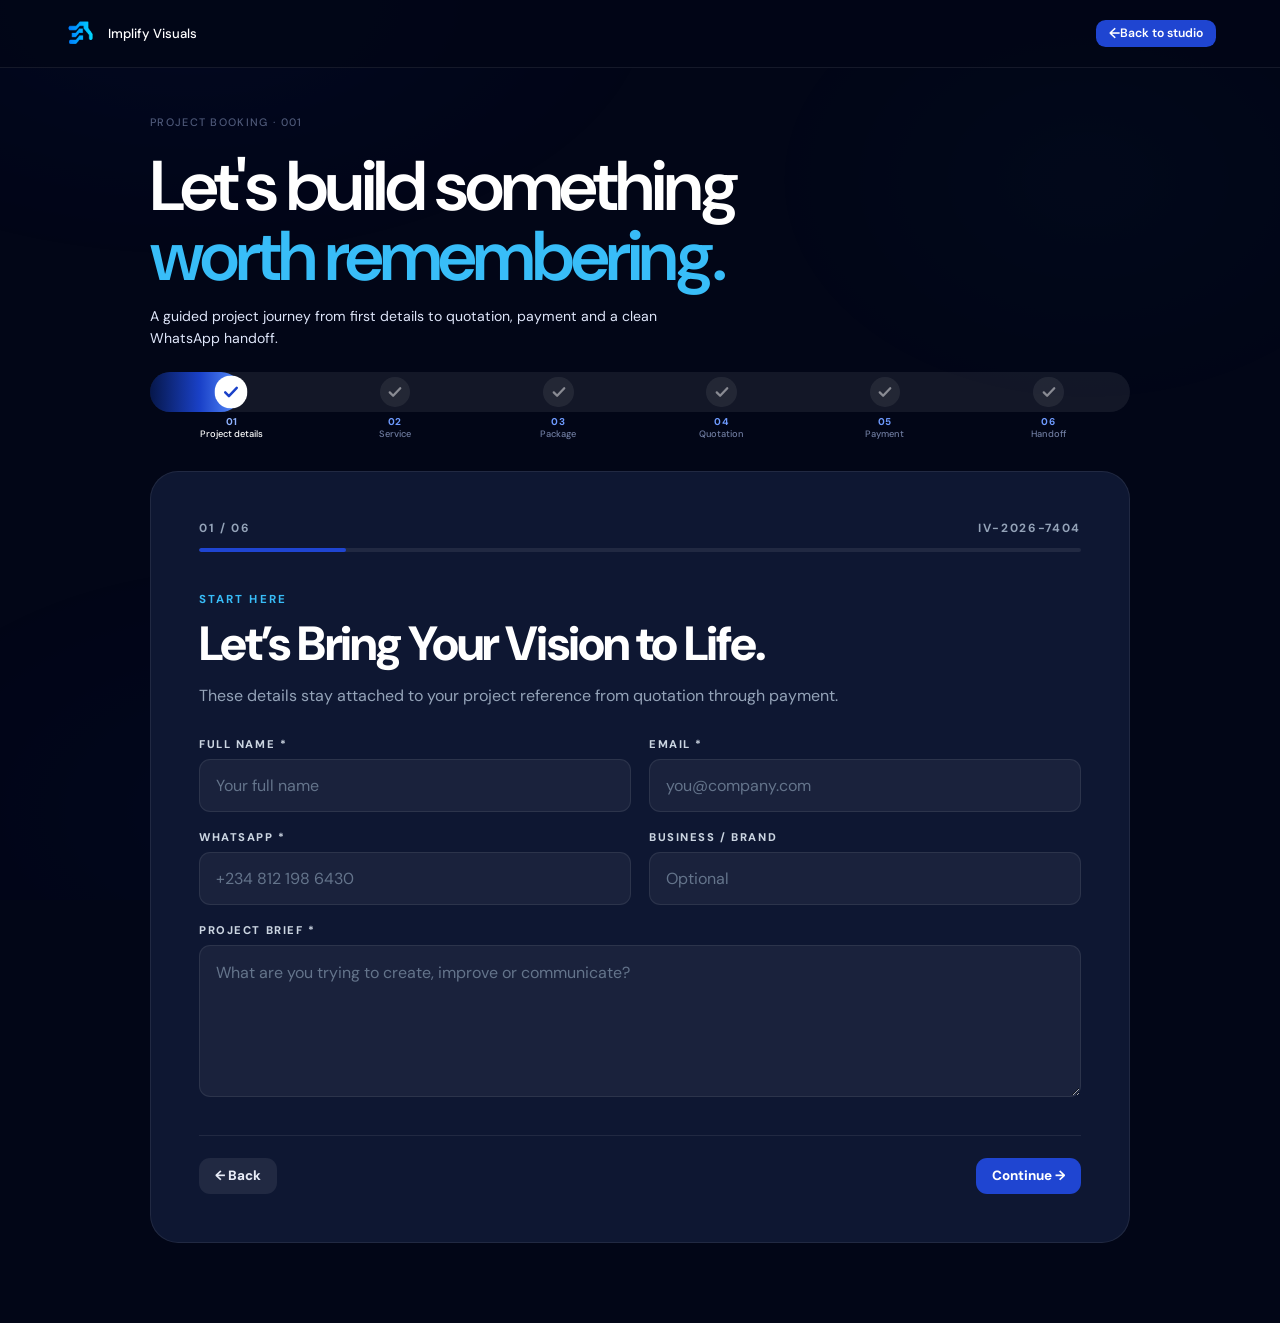
==== commit 610b3071: "Add files via upload" ====
--- a/booking.html
+++ b/booking.html
@@ -18,7 +18,7 @@
   <link href="https://fonts.googleapis.com/css2?family=Anton&family=Inter+Tight:wght@300;400;500;600;700&family=DM+Sans:opsz,wght@9..40,300;9..40,400;9..40,500;9..40,600;9..40,700&display=swap" rel="stylesheet">
   <link rel="stylesheet" href="booking.css?v=37">
 <link rel="stylesheet" href="cursor.css?v=20">
-<link rel="stylesheet" href="calm.css?v=14">
+<link rel="stylesheet" href="calm.css?v=15">
 </head>
 <body>
   <div class="booking-orbit orbit-a"></div>
--- a/calm.css
+++ b/calm.css
@@ -427,3 +427,6 @@
 @media(max-width:600px){.pj-title{margin-right:6%!important}}
 /* name pill on the photo keeps its blur so the text stays readable */
 .profile-tag{-webkit-backdrop-filter:blur(14px)!important;backdrop-filter:blur(14px)!important;background:rgba(14,22,48,.58)!important}
+
+/* v77 */
+.prob-text{margin-top:1.6rem!important}
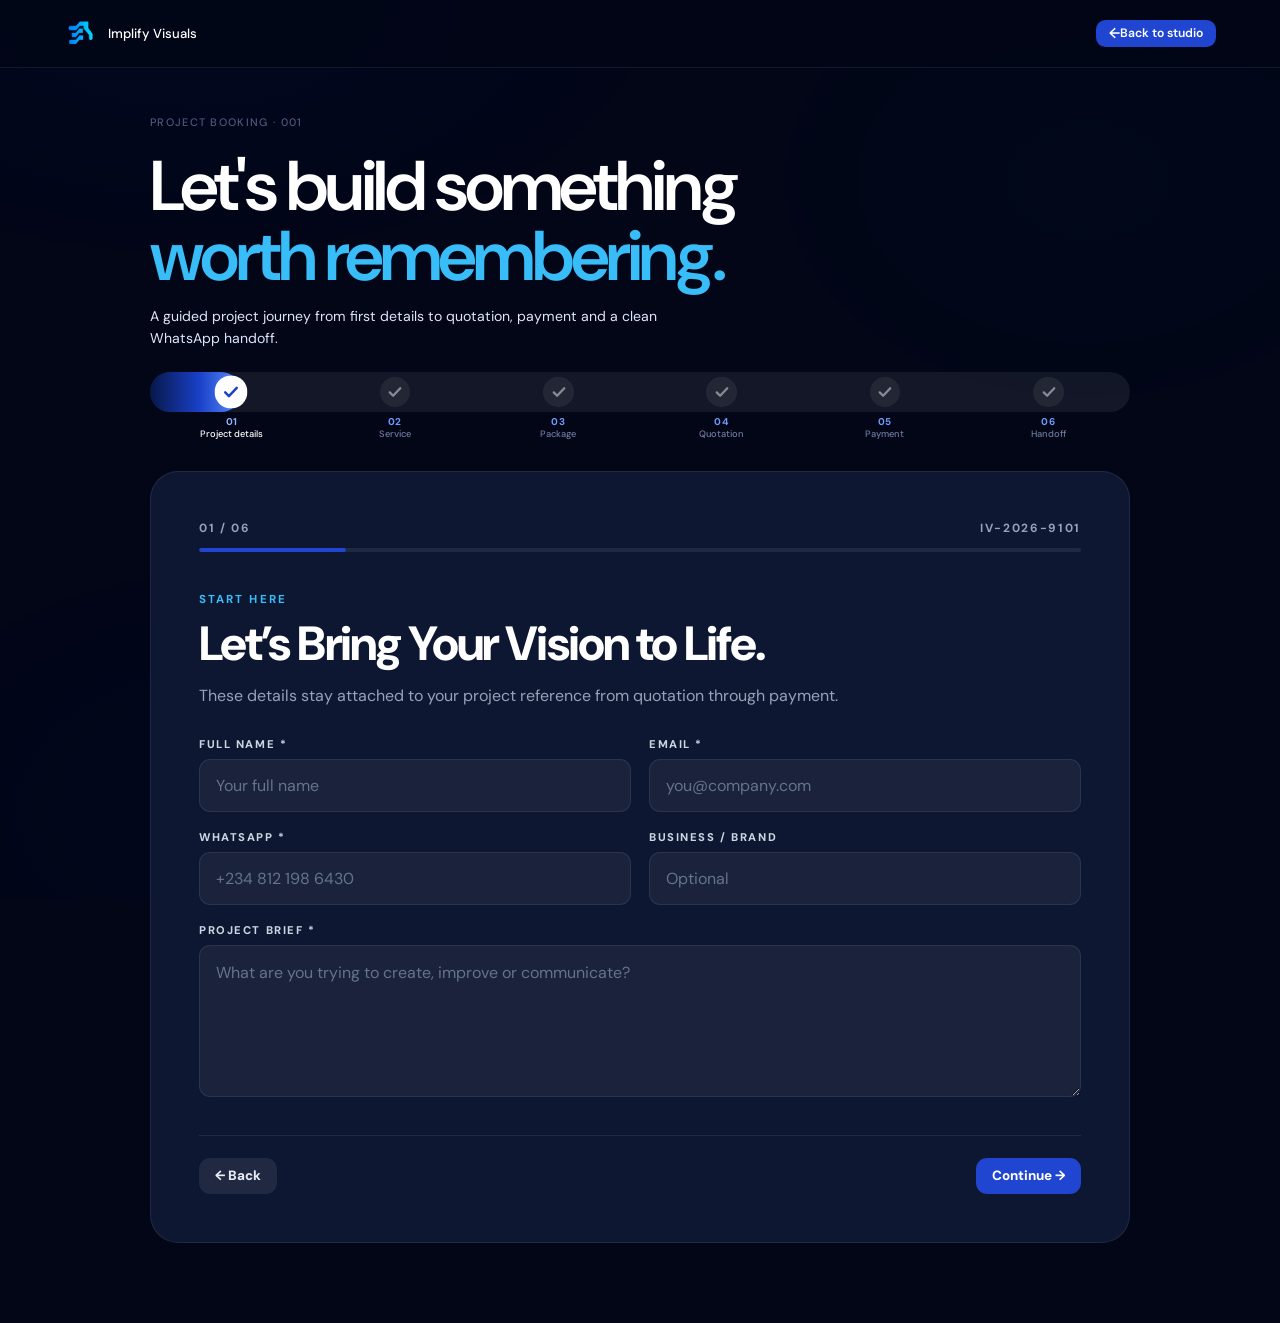
==== commit b4ff94ee: "Add files via upload" ====
--- a/booking.html
+++ b/booking.html
@@ -18,7 +18,7 @@
   <link href="https://fonts.googleapis.com/css2?family=Anton&family=Inter+Tight:wght@300;400;500;600;700&family=DM+Sans:opsz,wght@9..40,300;9..40,400;9..40,500;9..40,600;9..40,700&display=swap" rel="stylesheet">
   <link rel="stylesheet" href="booking.css?v=37">
 <link rel="stylesheet" href="cursor.css?v=20">
-<link rel="stylesheet" href="calm.css?v=15">
+<link rel="stylesheet" href="calm.css?v=16">
 </head>
 <body>
   <div class="booking-orbit orbit-a"></div>
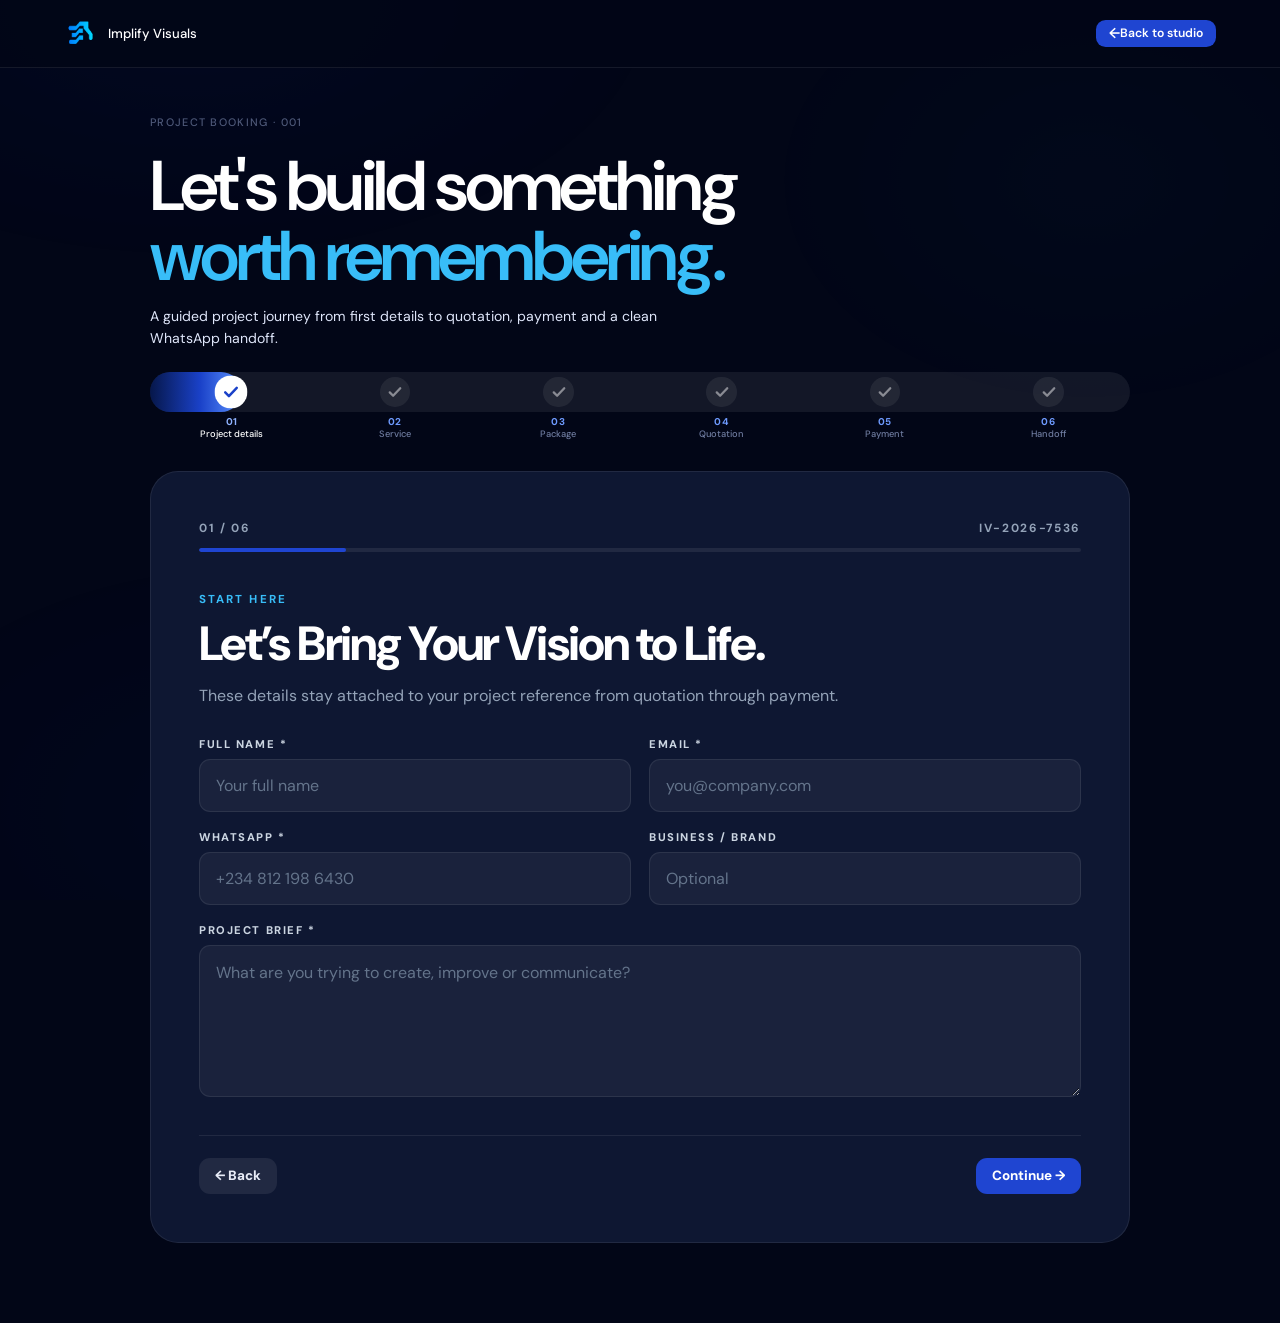
==== commit f745c8dd: "Add files via upload" ====
--- a/booking.html
+++ b/booking.html
@@ -18,7 +18,7 @@
   <link href="https://fonts.googleapis.com/css2?family=Anton&family=Inter+Tight:wght@300;400;500;600;700&family=DM+Sans:opsz,wght@9..40,300;9..40,400;9..40,500;9..40,600;9..40,700&display=swap" rel="stylesheet">
   <link rel="stylesheet" href="booking.css?v=37">
 <link rel="stylesheet" href="cursor.css?v=20">
-<link rel="stylesheet" href="calm.css?v=16">
+<link rel="stylesheet" href="calm.css?v=17">
 </head>
 <body>
   <div class="booking-orbit orbit-a"></div>
--- a/calm.css
+++ b/calm.css
@@ -430,3 +430,21 @@
 
 /* v77 */
 .prob-text{margin-top:1.6rem!important}
+
+/* ================= v79 ================= */
+/* carousel: no flicker while recentring; stable layers */
+.pj-grid.no-tr .pj-card{transition:none!important}
+@media(max-width:600px){.pj-card{will-change:opacity,transform;backface-visibility:hidden;-webkit-backface-visibility:hidden}}
+/* hero only: slow cobalt + sky gradient drift (no blur filters, transform only) */
+.hero-section{position:relative;isolation:isolate}
+.hero-aurora{position:absolute;inset:0;z-index:-1;overflow:hidden;pointer-events:none;-webkit-mask-image:linear-gradient(180deg,#000 72%,transparent 100%);mask-image:linear-gradient(180deg,#000 72%,transparent 100%)}
+.hero-aurora::before{content:"";position:absolute;inset:0;background:linear-gradient(180deg,rgba(24,52,160,.16) 0%,rgba(24,52,160,0) 70%)}
+.hero-aurora .au{position:absolute;display:block;border-radius:50%;will-change:transform}
+.hero-aurora .a1{width:90%;aspect-ratio:1;left:-28%;top:-22%;background:radial-gradient(closest-side,rgba(31,69,209,.46),rgba(31,69,209,0) 100%);animation:auA 20s ease-in-out infinite}
+.hero-aurora .a2{width:80%;aspect-ratio:1;right:-26%;top:6%;background:radial-gradient(closest-side,rgba(56,189,248,.30),rgba(56,189,248,0) 100%);animation:auB 26s ease-in-out infinite}
+.hero-aurora .a3{width:100%;aspect-ratio:1;left:10%;bottom:-48%;background:radial-gradient(closest-side,rgba(60,120,255,.28),rgba(56,189,248,.08) 55%,rgba(56,189,248,0) 100%);animation:auC 32s ease-in-out infinite}
+@keyframes auA{0%,100%{transform:translate3d(0,0,0) scale(1)}50%{transform:translate3d(14%,12%,0) scale(1.18)}}
+@keyframes auB{0%,100%{transform:translate3d(0,0,0) scale(1.05)}50%{transform:translate3d(-16%,10%,0) scale(.9)}}
+@keyframes auC{0%,100%{transform:translate3d(0,0,0) scale(1)}50%{transform:translate3d(-12%,-14%,0) scale(1.15)}}
+@media(min-width:901px){.hero-aurora .a1{width:60%}.hero-aurora .a2{width:50%}.hero-aurora .a3{width:70%}}
+@media(prefers-reduced-motion:reduce){.hero-aurora .au{animation:none}}
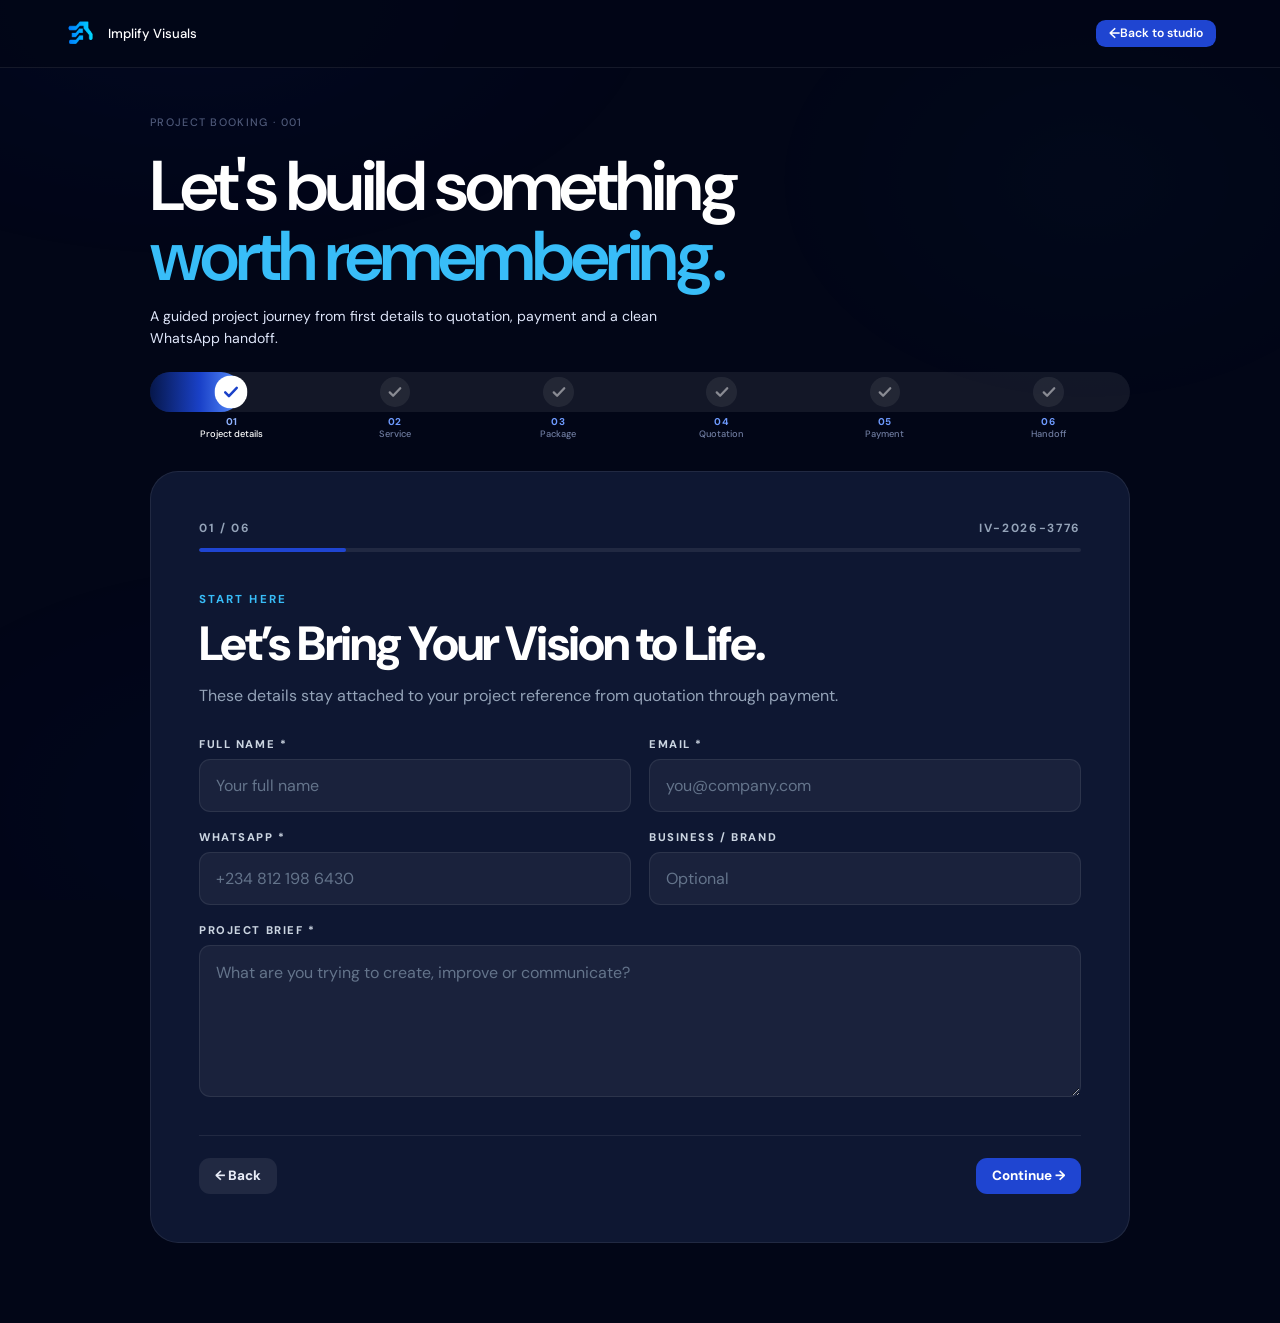
==== commit 15031886: "Add files via upload" ====
--- a/booking.html
+++ b/booking.html
@@ -18,7 +18,7 @@
   <link href="https://fonts.googleapis.com/css2?family=Anton&family=Inter+Tight:wght@300;400;500;600;700&family=DM+Sans:opsz,wght@9..40,300;9..40,400;9..40,500;9..40,600;9..40,700&display=swap" rel="stylesheet">
   <link rel="stylesheet" href="booking.css?v=37">
 <link rel="stylesheet" href="cursor.css?v=20">
-<link rel="stylesheet" href="calm.css?v=17">
+<link rel="stylesheet" href="calm.css?v=16">
 </head>
 <body>
   <div class="booking-orbit orbit-a"></div>
--- a/calm.css
+++ b/calm.css
@@ -430,21 +430,3 @@
 
 /* v77 */
 .prob-text{margin-top:1.6rem!important}
-
-/* ================= v79 ================= */
-/* carousel: no flicker while recentring; stable layers */
-.pj-grid.no-tr .pj-card{transition:none!important}
-@media(max-width:600px){.pj-card{will-change:opacity,transform;backface-visibility:hidden;-webkit-backface-visibility:hidden}}
-/* hero only: slow cobalt + sky gradient drift (no blur filters, transform only) */
-.hero-section{position:relative;isolation:isolate}
-.hero-aurora{position:absolute;inset:0;z-index:-1;overflow:hidden;pointer-events:none;-webkit-mask-image:linear-gradient(180deg,#000 72%,transparent 100%);mask-image:linear-gradient(180deg,#000 72%,transparent 100%)}
-.hero-aurora::before{content:"";position:absolute;inset:0;background:linear-gradient(180deg,rgba(24,52,160,.16) 0%,rgba(24,52,160,0) 70%)}
-.hero-aurora .au{position:absolute;display:block;border-radius:50%;will-change:transform}
-.hero-aurora .a1{width:90%;aspect-ratio:1;left:-28%;top:-22%;background:radial-gradient(closest-side,rgba(31,69,209,.46),rgba(31,69,209,0) 100%);animation:auA 20s ease-in-out infinite}
-.hero-aurora .a2{width:80%;aspect-ratio:1;right:-26%;top:6%;background:radial-gradient(closest-side,rgba(56,189,248,.30),rgba(56,189,248,0) 100%);animation:auB 26s ease-in-out infinite}
-.hero-aurora .a3{width:100%;aspect-ratio:1;left:10%;bottom:-48%;background:radial-gradient(closest-side,rgba(60,120,255,.28),rgba(56,189,248,.08) 55%,rgba(56,189,248,0) 100%);animation:auC 32s ease-in-out infinite}
-@keyframes auA{0%,100%{transform:translate3d(0,0,0) scale(1)}50%{transform:translate3d(14%,12%,0) scale(1.18)}}
-@keyframes auB{0%,100%{transform:translate3d(0,0,0) scale(1.05)}50%{transform:translate3d(-16%,10%,0) scale(.9)}}
-@keyframes auC{0%,100%{transform:translate3d(0,0,0) scale(1)}50%{transform:translate3d(-12%,-14%,0) scale(1.15)}}
-@media(min-width:901px){.hero-aurora .a1{width:60%}.hero-aurora .a2{width:50%}.hero-aurora .a3{width:70%}}
-@media(prefers-reduced-motion:reduce){.hero-aurora .au{animation:none}}
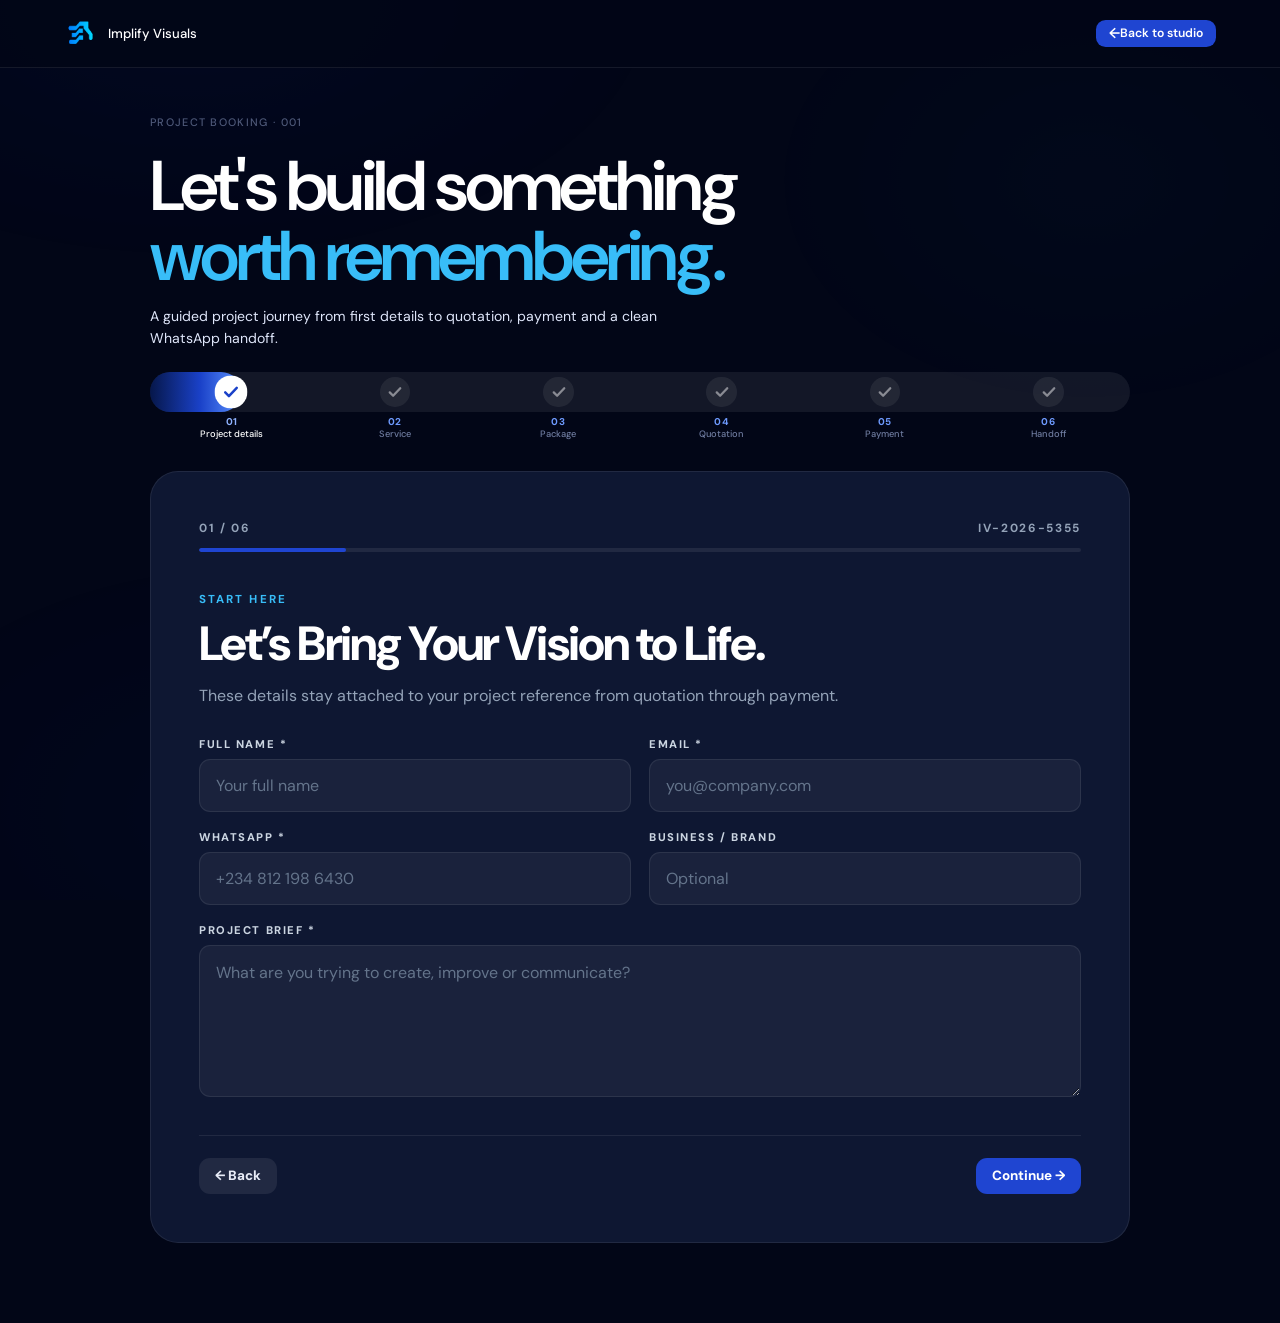
==== commit f4c9e8f1: "Add files via upload" ====
--- a/booking.html
+++ b/booking.html
@@ -117,7 +117,7 @@
         <section class="booking-step" data-step="5">
           <div class="step-kicker">PAYMENT</div>
           <h2 id="paymentTitle">Secure your project slot.</h2>
-          <p class="step-copy" id="paymentCopy">Pay securely with Paystack. Your invoice is sent to your WhatsApp automatically.</p>
+          <p class="step-copy" id="paymentCopy">Pay securely and instantly. Your invoice is sent to your WhatsApp automatically.</p>
           <div class="payment-card" id="paymentCard"></div>
           <div class="payment-status" id="paymentStatus" hidden></div>
         </section>
@@ -165,7 +165,7 @@
   </div>
 
   <div class="toast" id="toast" role="status"></div>
-  <script src="booking.js?v=25" defer></script>
+  <script src="booking.js?v=27" defer></script>
 <script src="cursor.js?v=20" defer></script>
 <script>(function(){function m(){try{var d=document.documentElement;if(!matchMedia("(max-width: 600px)").matches){d.style.removeProperty("--tf");return}var box=document.createElement("div");box.style.cssText="position:static;height:0;overflow:hidden;opacity:0;pointer-events:none;width:300px;line-height:1;font-family:Arial,Helvetica,sans-serif";box.innerHTML='<p style="margin:0;font-size:100px">The quick brown fox jumps over the lazy dog and keeps running across the open field while the sun goes down behind the hills and the evening grows quiet <span>mmmmmmmmmm</span> and more words follow so this block is long enough to count</p>';document.body.insertBefore(box,document.body.firstChild);var sp=box.querySelector("span"),comp=parseFloat(getComputedStyle(sp).fontSize),w=sp.getBoundingClientRect().width;var c=document.createElement("canvas").getContext("2d");c.font="100px Arial, Helvetica, sans-serif";var r=c.measureText("mmmmmmmmmm").width;document.body.removeChild(box);var f=Math.max(comp/100,r>0?w/r:1);d.setAttribute("data-f",f.toFixed(3));var ua=navigator.userAgent,inApp=/Instagram|FBAN|FBAV|FB_IAB|Line\/|Twitter|Snapchat|MicroMessenger|TikTok|; wv\)/i.test(ua),cr=/Chrome\/\d/.test(ua)&&!inApp&&/Mobile|Android/.test(ua);d.classList.toggle("is-chrome",cr);if(f>1.04&&f<1.8){d.style.setProperty("--tf",(1/f).toFixed(4))}else if(cr){d.style.setProperty("--tf","0.9")}else{d.style.removeProperty("--tf")}}catch(x){}}function go(){m();setTimeout(m,800);setTimeout(m,2500)}if(document.readyState==="loading")addEventListener("DOMContentLoaded",go);else go();addEventListener("load",go);addEventListener("orientationchange",function(){setTimeout(m,400)})})();</script>
 </body>
--- a/cursor.css
+++ b/cursor.css
@@ -6,3 +6,6 @@
 .cursor-ring.hover{width:54px;height:54px;margin:-27px 0 0 -27px;background:rgba(0,85,255,.18);border-color:rgba(147,197,253,.9)}
 .cursor-ring.down{width:26px;height:26px;margin:-13px 0 0 -13px}
 @media(hover:none),(pointer:coarse){.cursor-dot,.cursor-ring{display:none!important}}
+/* v83: single small solid white dot, no ring, no default pointer */
+.cursor-ring{display:none!important}
+.cursor-dot{width:14px;height:14px;margin:-7px 0 0 -7px;background:#fff;box-shadow:none}
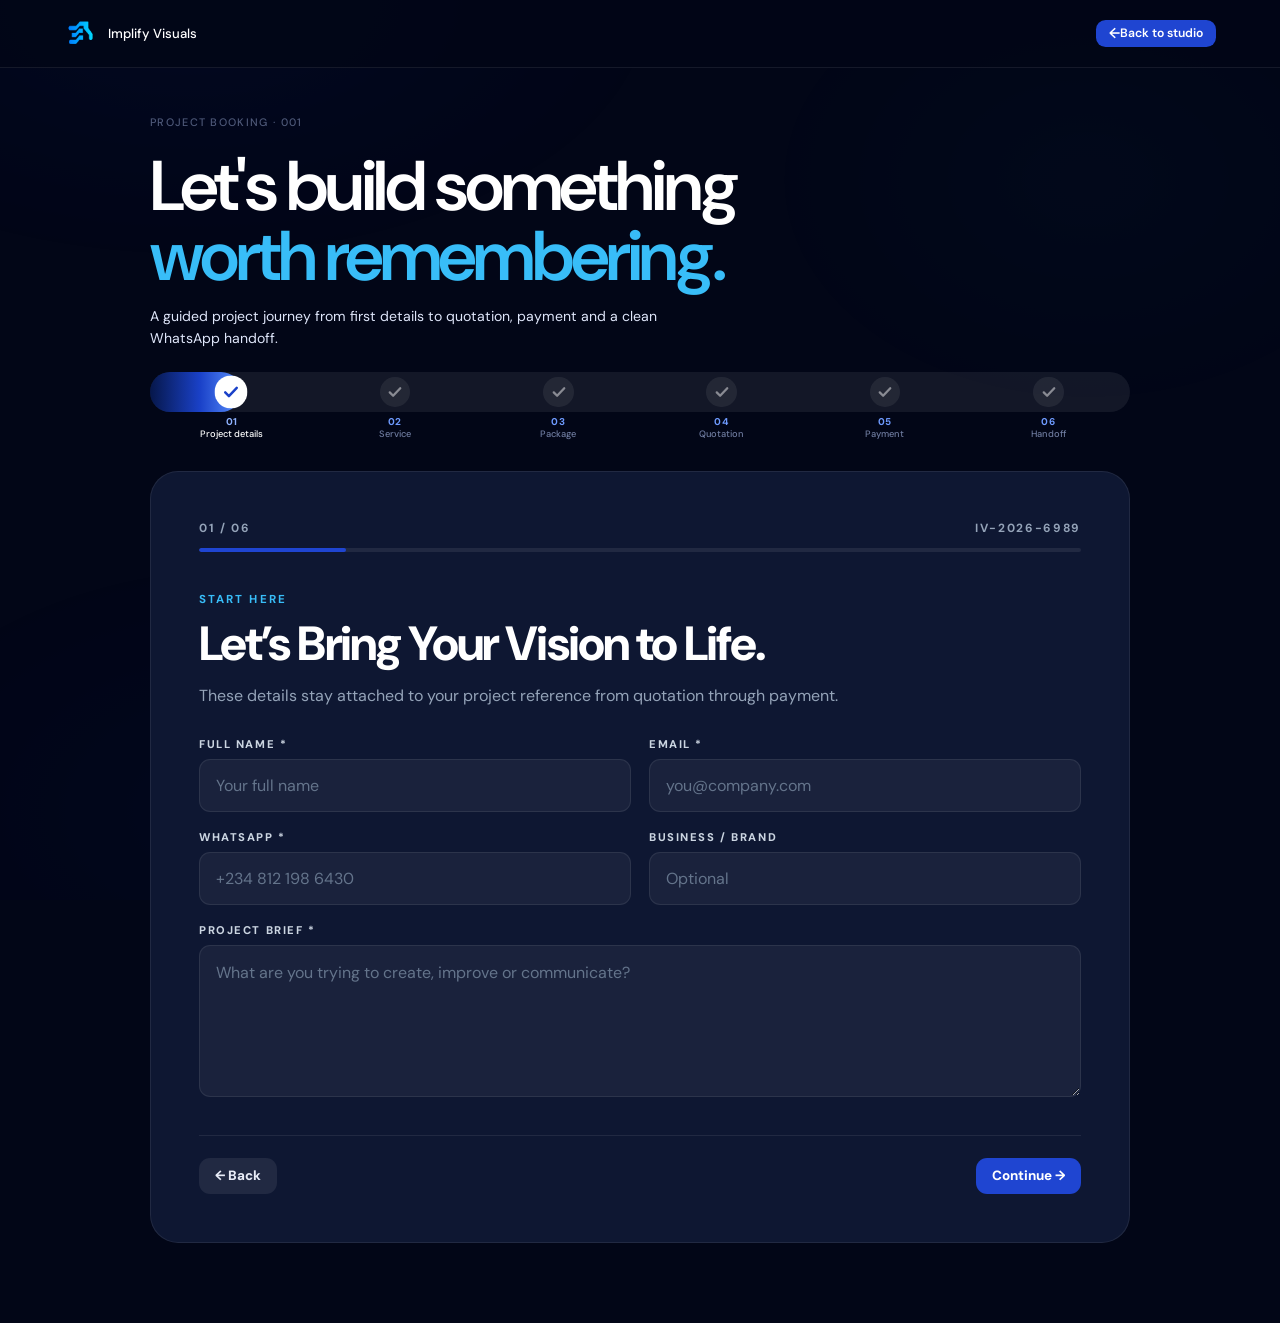
==== commit 48a14149: "Add files via upload" ====
--- a/booking.html
+++ b/booking.html
@@ -117,7 +117,7 @@
         <section class="booking-step" data-step="5">
           <div class="step-kicker">PAYMENT</div>
           <h2 id="paymentTitle">Secure your project slot.</h2>
-          <p class="step-copy" id="paymentCopy">Pay securely and instantly. Your invoice is sent to your WhatsApp automatically.</p>
+          <p class="step-copy" id="paymentCopy">Pay securely. Your paid invoice arrives automatically; project details go to WhatsApp.</p>
           <div class="payment-card" id="paymentCard"></div>
           <div class="payment-status" id="paymentStatus" hidden></div>
         </section>
@@ -165,7 +165,7 @@
   </div>
 
   <div class="toast" id="toast" role="status"></div>
-  <script src="booking.js?v=27" defer></script>
+  <script src="booking.js?v=28" defer></script>
 <script src="cursor.js?v=20" defer></script>
 <script>(function(){function m(){try{var d=document.documentElement;if(!matchMedia("(max-width: 600px)").matches){d.style.removeProperty("--tf");return}var box=document.createElement("div");box.style.cssText="position:static;height:0;overflow:hidden;opacity:0;pointer-events:none;width:300px;line-height:1;font-family:Arial,Helvetica,sans-serif";box.innerHTML='<p style="margin:0;font-size:100px">The quick brown fox jumps over the lazy dog and keeps running across the open field while the sun goes down behind the hills and the evening grows quiet <span>mmmmmmmmmm</span> and more words follow so this block is long enough to count</p>';document.body.insertBefore(box,document.body.firstChild);var sp=box.querySelector("span"),comp=parseFloat(getComputedStyle(sp).fontSize),w=sp.getBoundingClientRect().width;var c=document.createElement("canvas").getContext("2d");c.font="100px Arial, Helvetica, sans-serif";var r=c.measureText("mmmmmmmmmm").width;document.body.removeChild(box);var f=Math.max(comp/100,r>0?w/r:1);d.setAttribute("data-f",f.toFixed(3));var ua=navigator.userAgent,inApp=/Instagram|FBAN|FBAV|FB_IAB|Line\/|Twitter|Snapchat|MicroMessenger|TikTok|; wv\)/i.test(ua),cr=/Chrome\/\d/.test(ua)&&!inApp&&/Mobile|Android/.test(ua);d.classList.toggle("is-chrome",cr);if(f>1.04&&f<1.8){d.style.setProperty("--tf",(1/f).toFixed(4))}else if(cr){d.style.setProperty("--tf","0.9")}else{d.style.removeProperty("--tf")}}catch(x){}}function go(){m();setTimeout(m,800);setTimeout(m,2500)}if(document.readyState==="loading")addEventListener("DOMContentLoaded",go);else go();addEventListener("load",go);addEventListener("orientationchange",function(){setTimeout(m,400)})})();</script>
 </body>
--- a/booking.css
+++ b/booking.css
@@ -348,3 +348,8 @@
 /* v80: proportional root size: every phone renders the same 412-unit layout */
 html{font-size:16px}
 @media(max-width:600px){html{font-size:calc(100vw * 16 / 412)}}
+
+/* v102: invoice logo in cobalt blue to match invoice blue */
+.inv-logo img{opacity:0!important;position:absolute;pointer-events:none}
+.inv-logo{position:relative}
+.inv-logo::before{content:"";display:block;width:calc(13 * var(--u,0.4375rem));height:calc(13 * var(--u,0.4375rem));background:#005fff;-webkit-mask:url(images/logo.png) center/contain no-repeat;mask:url(images/logo.png) center/contain no-repeat}
--- a/calm.css
+++ b/calm.css
@@ -430,3 +430,37 @@
 
 /* v77 */
 .prob-text{margin-top:1.6rem!important}
+
+/* v18 nav: reference-style dropdown + Book a Project button */
+.nav-book,.nav-book-pc,.menu-backdrop{display:none}
+@media(min-width:901px){
+ .navbar{display:grid!important;grid-template-columns:1fr auto 1fr;align-items:center}
+ .navbar .logo-container{justify-self:start}
+ .navbar .nav-links{justify-self:center}
+ .navbar .nav-book-pc{display:inline-flex;justify-self:end;align-items:center;margin-right:.35rem;background:#0055ff;color:#fff;padding:.45rem 1rem;border-radius:999px;font-weight:600;font-size:calc(.72rem * var(--tf,1));letter-spacing:.08em;text-transform:uppercase;text-decoration:none;white-space:nowrap;transition:background .2s}
+ .navbar .nav-book-pc:hover{background:#1a6bff}
+}
+@media(max-width:900px){
+ .nav-toggle span{transition:transform .25s ease,opacity .2s ease}
+ .nav-toggle[aria-expanded="true"] span:nth-child(1){transform:translateY(.4375rem) rotate(45deg)}
+ .nav-toggle[aria-expanded="true"] span:nth-child(2){opacity:0}
+ .nav-toggle[aria-expanded="true"] span:nth-child(3){transform:translateY(-.4375rem) rotate(-45deg)}
+ html.menu-open,body.menu-open{overflow:visible!important;height:auto!important;overscroll-behavior:auto!important}
+ body.menu-open .navbar{background:transparent!important;-webkit-backdrop-filter:none!important;backdrop-filter:none!important;border-color:transparent!important;box-shadow:none!important}
+ body.menu-open .menu-backdrop{display:block;position:fixed;inset:0;z-index:999;background:transparent}
+ body.menu-open .navbar .nav-links.open{position:absolute!important;top:0!important;left:0!important;right:0!important;bottom:auto!important;width:auto!important;height:auto!important;margin:0!important;padding:calc(var(--nav-h,3.9rem) + 1.1rem) 1.65rem 1.5rem!important;border:0!important;border-bottom:1px solid rgba(255,255,255,.1)!important;border-radius:0!important;background:rgba(10,10,14,.72)!important;-webkit-backdrop-filter:blur(1.5rem) saturate(140%)!important;backdrop-filter:blur(1.5rem) saturate(140%)!important;box-shadow:none!important;display:flex!important;flex-direction:column!important;align-items:stretch!important;justify-content:flex-start!important;gap:0!important;overflow:visible!important;z-index:1001;animation:none!important}
+ body.menu-open .navbar .nav-links.open::before{content:"";position:absolute;top:var(--nav-h,3.9rem);left:1.65rem;right:1.65rem;height:1px;background:linear-gradient(90deg,rgba(255,255,255,.14),rgba(255,255,255,.04))}
+ body.menu-open .navbar .nav-links.open a:not(.nav-book){display:block!important;text-align:left!important;font-size:calc(.95rem * var(--tf,1))!important;font-weight:400!important;letter-spacing:0!important;line-height:1.35!important;color:#fff!important;background:transparent!important;border:0!important;border-radius:0!important;margin:0!important;padding:.55rem 0!important;text-shadow:none!important;box-shadow:none!important}
+ body.menu-open .navbar .nav-links.open a:not(.nav-book).active,body.menu-open .navbar .nav-links.open a:not(.nav-book):hover,body.menu-open .navbar .nav-links.open a:not(.nav-book):active{background:transparent!important;color:#fff!important}
+ body.menu-open .navbar .nav-links.open .nav-book{display:flex!important;justify-content:center;align-items:center;background:linear-gradient(180deg,#2f7bff 0%,#0047e6 100%)!important;color:#fff!important;border:1px solid rgba(255,255,255,.22)!important;border-radius:.5rem!important;padding:.65rem 1rem!important;margin:1.1rem 0 0!important;font-size:calc(1rem * var(--tf,1))!important;font-weight:500!important;text-transform:none!important;letter-spacing:0!important;text-decoration:none;text-shadow:none!important;box-shadow:none!important}
+}
+
+/* v20 process cards: fresh gradient cards (no outline) + coloured 3D icons */
+.strategy-card{border:0!important;outline:0!important;background:radial-gradient(circle at 85% 0%,rgba(0,95,255,.26),transparent 52%),linear-gradient(180deg,#0a1b57 0%,#071238 42%,#040a22 100%)!important}
+.strategy-icon{width:3rem!important;height:3rem!important;padding:0!important;margin-bottom:1.1rem!important;border:0!important;border-radius:50%!important;background:none!important;box-shadow:none!important;display:block!important}
+.strategy-icon svg{width:100%!important;height:100%!important;stroke:none!important;fill:none!important;display:block;overflow:visible}
+.strategy-section.scroll-reveal>.strategy-cards,.strategy-section.scroll-reveal:not(.is-visible)>.strategy-cards{opacity:1!important;filter:none!important;transform:none!important;transition:none!important}
+html.rv-on .strategy-card.rv:not(.rv-in){filter:blur(.5rem)!important}
+@media(max-width:600px){.strategy-icon{width:2.65rem!important;height:2.65rem!important}}
+
+.strategy-card .strategy-meta{color:#fff!important}
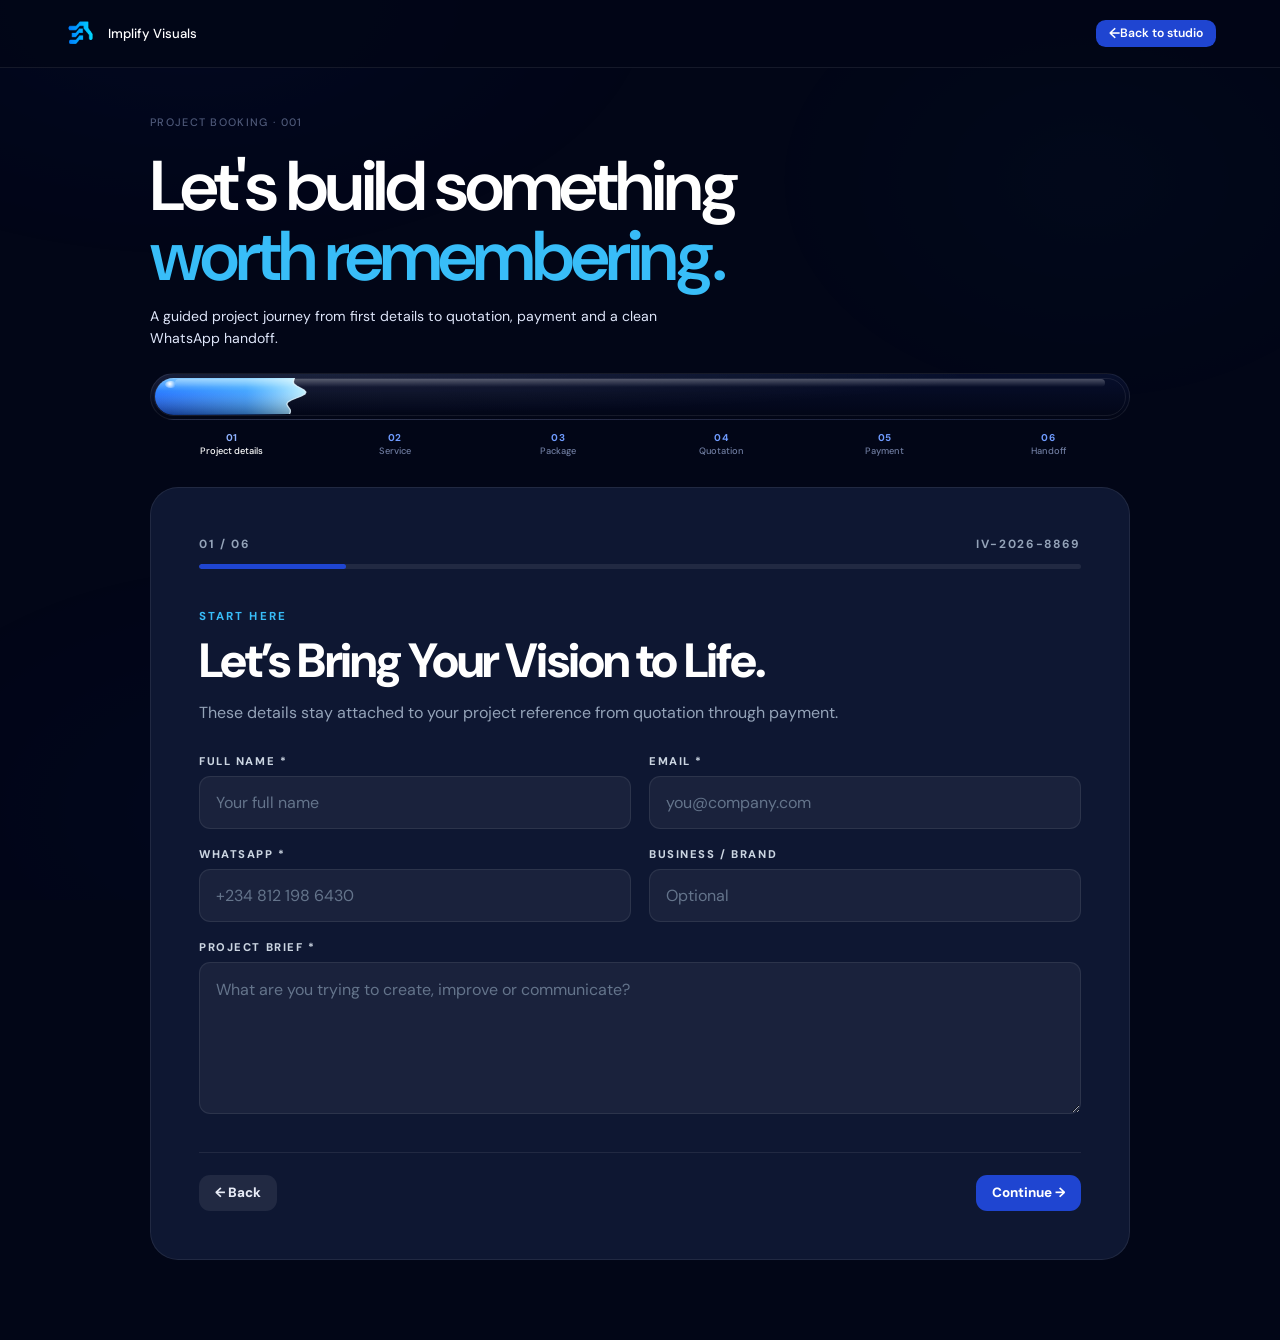
==== commit 75f250cb: "Add files via upload" ====
--- a/booking.html
+++ b/booking.html
@@ -6,19 +6,22 @@
 <script>(function(){var d=document.documentElement;function n(){try{var s=Math.min(screen.width,screen.height),p=matchMedia("(orientation: portrait)").matches;d.style.setProperty("--vh",(innerHeight/100)+"px");if(s<=600&&p){d.style.setProperty("--hair",(1.05/(devicePixelRatio||1))+"px")}else{d.style.removeProperty("--hair")}}catch(e){}}n();addEventListener("resize",n);addEventListener("orientationchange",n)})();</script>
   <meta name="theme-color" content="#03050a">
   <title>Book a Project | Implify Visuals</title>
-  <link rel="icon" type="image/png" sizes="any" href="images/favicon.png?v=3">
-    <link rel="shortcut icon" href="images/favicon.png?v=3">
-    <link rel="apple-touch-icon" href="images/favicon.png?v=3">
+  <link rel="icon" type="image/png" sizes="48x48" href="images/favicon-48.png?v=4">
+    <link rel="icon" type="image/png" sizes="96x96" href="images/favicon-96.png?v=4">
+    <link rel="icon" type="image/png" sizes="192x192" href="images/favicon-192.png?v=4">
+    <link rel="icon" type="image/png" sizes="512x512" href="images/favicon.png?v=4">
+    <link rel="shortcut icon" href="favicon.ico?v=4">
+    <link rel="apple-touch-icon" sizes="180x180" href="images/apple-touch-icon.png?v=4">
     <script>
     /* Favicon auto-refresh: replace images/favicon.png (same name) and it updates within minutes. */
-    (function(){var v=Math.floor(Date.now()/600000);document.querySelectorAll('link[rel*="icon"]').forEach(function(l){l.href='images/favicon.png?v='+v})})();
+    (function(){var v=Math.floor(Date.now()/600000);document.querySelectorAll('link[rel*="icon"]').forEach(function(l){l.href=l.getAttribute('href').split('?')[0]+'?v='+v})})();
     </script>
   <link rel="preconnect" href="https://fonts.googleapis.com">
   <link rel="preconnect" href="https://fonts.gstatic.com" crossorigin>
   <link href="https://fonts.googleapis.com/css2?family=Anton&family=Inter+Tight:wght@300;400;500;600;700&family=DM+Sans:opsz,wght@9..40,300;9..40,400;9..40,500;9..40,600;9..40,700&display=swap" rel="stylesheet">
   <link rel="stylesheet" href="booking.css?v=37">
 <link rel="stylesheet" href="cursor.css?v=20">
-<link rel="stylesheet" href="calm.css?v=16">
+<link rel="stylesheet" href="calm.css?v=17">
 </head>
 <body>
   <div class="booking-orbit orbit-a"></div>
@@ -26,7 +29,7 @@
 
   <header class="booking-nav">
     <a class="booking-brand" href="index.html" aria-label="Back to Implify Visuals home">
-      <img src="images/logo.png" alt="" width="38" height="38">
+      <img src="images/logo.png?v=4" alt="" width="38" height="38">
       <span>Implify Visuals</span>
     </a>
     <a class="back-link" href="index.html" aria-label="Back to studio"><span class="bl-ic">←</span><span class="bl-tx"> Back to studio</span></a>
@@ -149,7 +152,7 @@
       <button class="invoice-close" type="button" id="closeInvoice" aria-label="Close invoice">×</button>
       <div class="inv-doc"><div class="inv-white">
       <header class="inv-top">
-        <div class="inv-logo"><img src="images/logo.png" alt="Implify Visuals"><strong>Implify Visuals</strong></div>
+        <div class="inv-logo"><img src="images/logo.png?v=4" alt="Implify Visuals"><strong>Implify Visuals</strong></div>
         <div class="inv-blue"><div class="inv-meta"><span class="inv-ref" id="invoiceRef"></span><div class="inv-dates"><span>ISSUED:<b id="invoiceDate"></b></span><span>DUE:<b id="invoiceDue"></b></span></div></div><strong id="invoiceTitle">INVOICE</strong></div>
       </header>
       <div class="invoice-client-block"><span>INVOICE TO:</span><strong id="invoiceClient"></strong><small id="invoiceContact"></small></div>
@@ -166,6 +169,7 @@
 
   <div class="toast" id="toast" role="status"></div>
   <script src="booking.js?v=28" defer></script>
+  <script src="liquid.js?v=1" defer></script>
 <script src="cursor.js?v=20" defer></script>
 <script>(function(){function m(){try{var d=document.documentElement;if(!matchMedia("(max-width: 600px)").matches){d.style.removeProperty("--tf");return}var box=document.createElement("div");box.style.cssText="position:static;height:0;overflow:hidden;opacity:0;pointer-events:none;width:300px;line-height:1;font-family:Arial,Helvetica,sans-serif";box.innerHTML='<p style="margin:0;font-size:100px">The quick brown fox jumps over the lazy dog and keeps running across the open field while the sun goes down behind the hills and the evening grows quiet <span>mmmmmmmmmm</span> and more words follow so this block is long enough to count</p>';document.body.insertBefore(box,document.body.firstChild);var sp=box.querySelector("span"),comp=parseFloat(getComputedStyle(sp).fontSize),w=sp.getBoundingClientRect().width;var c=document.createElement("canvas").getContext("2d");c.font="100px Arial, Helvetica, sans-serif";var r=c.measureText("mmmmmmmmmm").width;document.body.removeChild(box);var f=Math.max(comp/100,r>0?w/r:1);d.setAttribute("data-f",f.toFixed(3));var ua=navigator.userAgent,inApp=/Instagram|FBAN|FBAV|FB_IAB|Line\/|Twitter|Snapchat|MicroMessenger|TikTok|; wv\)/i.test(ua),cr=/Chrome\/\d/.test(ua)&&!inApp&&/Mobile|Android/.test(ua);d.classList.toggle("is-chrome",cr);if(f>1.04&&f<1.8){d.style.setProperty("--tf",(1/f).toFixed(4))}else if(cr){d.style.setProperty("--tf","0.9")}else{d.style.removeProperty("--tf")}}catch(x){}}function go(){m();setTimeout(m,800);setTimeout(m,2500)}if(document.readyState==="loading")addEventListener("DOMContentLoaded",go);else go();addEventListener("load",go);addEventListener("orientationchange",function(){setTimeout(m,400)})})();</script>
 </body>
--- a/booking.css
+++ b/booking.css
@@ -352,4 +352,4 @@
 /* v102: invoice logo in cobalt blue to match invoice blue */
 .inv-logo img{opacity:0!important;position:absolute;pointer-events:none}
 .inv-logo{position:relative}
-.inv-logo::before{content:"";display:block;width:calc(13 * var(--u,0.4375rem));height:calc(13 * var(--u,0.4375rem));background:#005fff;-webkit-mask:url(images/logo.png) center/contain no-repeat;mask:url(images/logo.png) center/contain no-repeat}
+.inv-logo::before{content:"";display:block;width:calc(13 * var(--u,0.4375rem));height:calc(13 * var(--u,0.4375rem));background:#005fff;-webkit-mask:url(images/logo.png?v=4) center/contain no-repeat;mask:url(images/logo.png?v=4) center/contain no-repeat}
--- a/calm.css
+++ b/calm.css
@@ -464,3 +464,65 @@
 @media(max-width:600px){.strategy-icon{width:2.65rem!important;height:2.65rem!important}}
 
 .strategy-card .strategy-meta{color:#fff!important}
+
+/* v24 landscape problem image: keep full landscape, no crop, curved edges */
+.prob-fig{overflow:hidden;border-radius:1.5rem}
+.prob-fig img{width:100%;height:auto;aspect-ratio:1675/816;object-fit:cover;border-radius:1.5rem}
+
+/* v25 memoji avatar */
+.welcome-pill img{object-position:50% 50%!important}
+
+
+/* ===== v26: 4 cards in a row on PC, Andrea motion card, footer video + logo pattern, mobile hero ===== */
+@media(min-width:901px){
+  .services-triple-grid{grid-template-columns:repeat(4,minmax(0,1fr))!important;gap:1rem!important}
+  .services-triple-grid .service-card{padding:1.15rem 1.2rem!important}
+  .services-triple-grid .service-card h2{font-size:calc((1.45rem) * var(--tf,1))!important}
+  .services-triple-grid .service-card p{font-size:calc((.8rem) * var(--tf,1))!important}
+}
+@media(max-width:900px){
+  .glass-hero-img{display:none!important}
+  .hero-right{gap:0!important}
+}
+.vid-card{position:relative;overflow:hidden;background:#070d26}
+.vid-card video{display:block;width:100%;height:100%;object-fit:cover;background:#070d26}
+.vid-play{position:absolute;left:50%;top:50%;width:4.1rem;height:4.1rem;margin:-2.05rem 0 0 -2.05rem;border-radius:50%;border:1px solid rgba(255,255,255,.4);background:rgba(255,255,255,.16);-webkit-backdrop-filter:blur(10px);backdrop-filter:blur(10px);cursor:pointer;padding:0;box-shadow:inset 0 1px 0 rgba(255,255,255,.4),0 .8rem 2rem -.6rem rgba(0,0,0,.6);transition:transform .25s,opacity .25s,background .25s;z-index:2}
+.vid-play::before{content:"";position:absolute;left:50%;top:50%;margin:-.7rem 0 0 -.45rem;border-style:solid;border-width:.7rem 0 .7rem 1.15rem;border-color:transparent transparent transparent #fff}
+.vid-play::after{content:"";position:absolute;inset:-.45rem;border-radius:50%;border:1px solid rgba(255,255,255,.25);animation:vpRing 2.4s ease-out infinite}
+.vid-play:hover{transform:scale(1.06);background:rgba(255,255,255,.24)}
+@keyframes vpRing{0%{transform:scale(.88);opacity:.9}100%{transform:scale(1.25);opacity:0}}
+.vid-card.playing .vid-play{opacity:0;pointer-events:none}
+.motion-wrap{max-width:44rem;margin:2.4rem auto 0;padding:0 4%}
+.motion-glass{position:relative;border-radius:1.9rem;padding:.6rem;background:linear-gradient(180deg,rgba(255,255,255,.11),rgba(255,255,255,.035));border:1px solid rgba(255,255,255,.16);box-shadow:inset 0 1px 0 rgba(255,255,255,.24),0 1.8rem 3.6rem -1.6rem rgba(0,70,255,.5);-webkit-backdrop-filter:blur(18px);backdrop-filter:blur(18px)}
+.motion-stage{border-radius:1.4rem;aspect-ratio:16/9}
+.motion-info{padding:1.05rem .95rem .75rem}
+.motion-eyebrow{display:block;font-size:calc((.62rem) * var(--tf,1));letter-spacing:.16em;font-weight:600;color:#7fb2ff;margin-bottom:.45rem}
+.motion-info h3{margin:0 0 .5rem;font-size:calc((1.3rem) * var(--tf,1));font-weight:600;letter-spacing:-.02em;color:#fff}
+.motion-info p{margin:0 0 .85rem;font-size:calc((.88rem) * var(--tf,1));line-height:1.55;color:rgba(226,234,255,.72)}
+.motion-rate{display:flex;align-items:center;gap:.55rem}
+.motion-rate .stars{color:#ffc83d;letter-spacing:.12em;font-size:calc((1rem) * var(--tf,1))}
+.motion-rate b{color:#fff;font-weight:700;font-size:calc((.9rem) * var(--tf,1))}
+.motion-rate em{font-style:normal;color:rgba(226,234,255,.55);font-size:calc((.78rem) * var(--tf,1))}
+.site-footer{position:relative;overflow:hidden}
+.site-footer::before{content:"";position:absolute;inset:0;pointer-events:none;background:url(images/footer-pattern.png?v=4) 0 0/9rem 9rem repeat;opacity:.12;-webkit-mask-image:linear-gradient(180deg,#000 0%,rgba(0,0,0,.4) 65%,rgba(0,0,0,.12) 100%);mask-image:linear-gradient(180deg,#000 0%,rgba(0,0,0,.4) 65%,rgba(0,0,0,.12) 100%)}
+.site-footer>*{position:relative;z-index:1}
+@media(min-width:901px){.footer-grid{grid-template-columns:1.5fr .8fr .8fr .8fr 1.5fr!important}}
+@media(max-width:900px){.footer-video{grid-column:1/-1}}
+.fv-pill{display:inline-block;padding:.7rem 1.1rem;margin-bottom:1rem;border-radius:.9rem;border:1px solid rgba(255,255,255,.22);background:rgba(255,255,255,.08);color:#fff;font-size:calc((.92rem) * var(--tf,1))}
+.fv-pill strong{font-weight:700}
+.fv-frame{max-width:26rem;padding:.5rem;border-radius:1.1rem;border:1px solid rgba(255,255,255,.22);background:rgba(255,255,255,.06)}
+.fv-stage{border-radius:.75rem;aspect-ratio:16/9}
+.fv-stage .vid-play{width:3.4rem;height:3.4rem;margin:-1.7rem 0 0 -1.7rem}
+.fv-stage .vid-play::before{margin:-.58rem 0 0 -.36rem;border-width:.58rem 0 .58rem .95rem}
+
+/* ===== v26: liquid glass progress capsule (replaces the check-mark steps) ===== */
+.journey-steps{padding-top:3.5rem!important;margin-top:1.5rem!important}
+.journey-steps::before,.journey-steps::after{display:none!important}
+.journey-step .jn{display:none!important}
+.journey-step{padding-top:.2rem!important;gap:.2rem!important}
+.journey-step b{margin-top:0!important}
+.liquid-pole{position:absolute;left:0;right:0;top:0;height:2.9rem;border-radius:99px;overflow:hidden;background:radial-gradient(120% 160% at 18% 0%,rgba(255,255,255,.08),rgba(255,255,255,0) 55%),linear-gradient(180deg,rgba(9,18,50,.82),rgba(2,6,22,.94));border:1px solid rgba(190,215,255,.3);box-shadow:inset 0 0 0 .2rem rgba(255,255,255,.04),inset 0 .15rem .4rem rgba(255,255,255,.18),inset 0 -.3rem .6rem rgba(0,0,0,.6),0 .7rem 1.6rem -.7rem rgba(0,80,255,.6)}
+.liquid-pole canvas{position:absolute;left:.24rem;right:.24rem;top:.24rem;bottom:.24rem;width:calc(100% - .48rem);height:calc(100% - .48rem);border-radius:99px;display:block}
+.lp-rim{position:absolute;inset:.2rem;border-radius:99px;border:1px solid rgba(255,255,255,.2);box-shadow:inset 0 .12rem .3rem rgba(255,255,255,.1);pointer-events:none}
+.lp-gloss{position:absolute;left:1.5rem;right:1.5rem;top:.3rem;height:.5rem;border-radius:99px;background:linear-gradient(180deg,rgba(255,255,255,.55),rgba(255,255,255,0));opacity:.5;pointer-events:none}
+.lp-spec{position:absolute;left:.85rem;top:.42rem;width:.75rem;height:.45rem;border-radius:50%;background:radial-gradient(circle at 40% 40%,#fff,rgba(255,255,255,0) 72%);box-shadow:0 0 .6rem rgba(255,255,255,.7);pointer-events:none}
